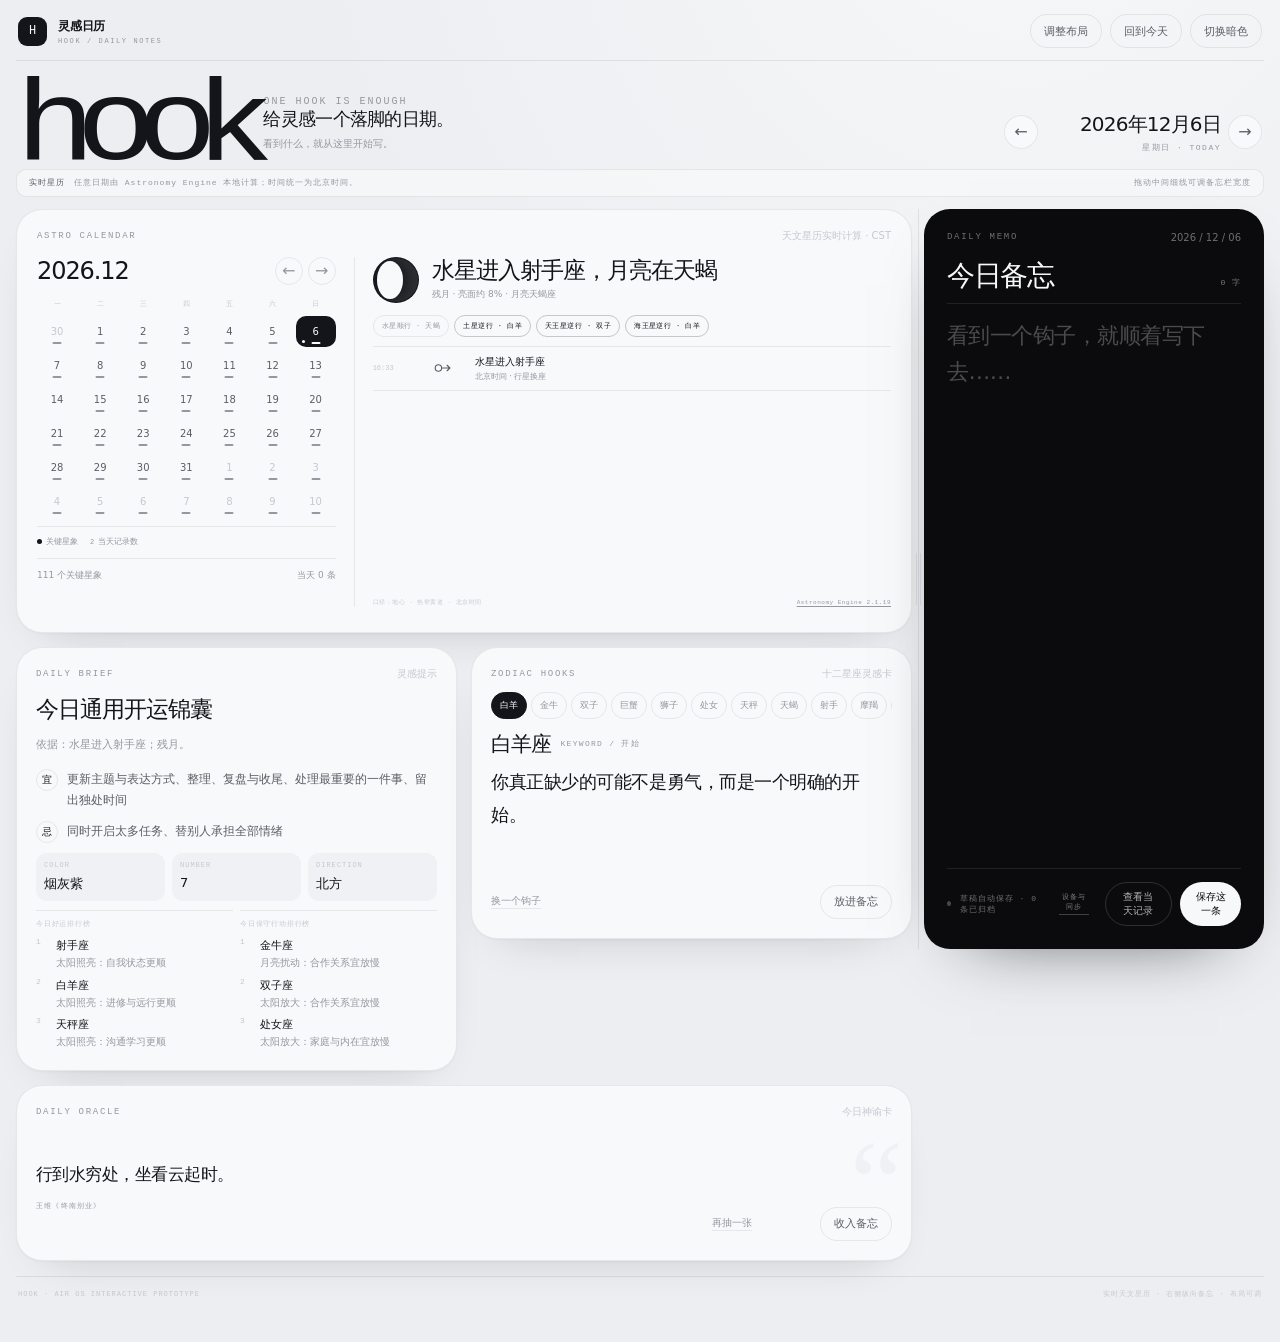
==== hook/index.html @ b26e835c "Add Hook astrology calendar PWA" ====
<!doctype html>
<html lang="zh-CN" data-air-os="1" data-theme="light">
<head>
  <meta charset="utf-8">
  <meta name="viewport" content="width=device-width, initial-scale=1, viewport-fit=cover">
  <meta name="color-scheme" content="light dark">
  <meta name="theme-color" content="#eceef1">
  <meta name="apple-mobile-web-app-capable" content="yes">
  <meta name="apple-mobile-web-app-status-bar-style" content="default">
  <meta name="apple-mobile-web-app-title" content="灵感日历">
  <link rel="manifest" href="manifest.webmanifest">
  <link rel="icon" href="icons/hook-mark.svg" type="image/svg+xml">
  <link rel="apple-touch-icon" href="icons/hook-180.png">
  <title>HOOK · 灵感日历</title>
  <style>
    :root {
      --font: "PingFang SC", "Microsoft YaHei", "Source Han Sans SC", system-ui, sans-serif;
      --mono: "SFMono-Regular", Consolas, "Liberation Mono", monospace;
      --ease: cubic-bezier(.22,.61,.36,1);
      --bg: #eceef1;
      --surface: #f8f9fa;
      --inset: #f0f1f4;
      --ink: #14151a;
      --ink-2: #5b5e66;
      --ink-3: #9498a1;
      --ink-4: #c4c8d0;
      --hair: rgba(20,21,26,.08);
      --core: #0b0b0d;
      --core-ink: #f7f8fa;
      --radius: 26px;
      --radius-sm: 15px;
      --shadow: 0 1px 2px rgba(20,21,26,.03), 0 20px 48px -34px rgba(20,21,26,.3);
    }

    [data-theme="dark"] {
      --bg: #0a0a0c;
      --surface: #141519;
      --inset: #1b1c21;
      --ink: #f3f4f6;
      --ink-2: #a9adb6;
      --ink-3: #6f737c;
      --ink-4: #3d4048;
      --hair: rgba(255,255,255,.08);
      --core: #f7f8fa;
      --core-ink: #0b0b0d;
      --shadow: 0 1px 2px rgba(0,0,0,.4), 0 20px 48px -30px rgba(0,0,0,.75);
    }

    *, *::before, *::after { box-sizing: border-box; }
    html { min-width: 320px; background: var(--bg); scroll-behavior: smooth; }
    body {
      min-width: 320px;
      min-height: 100vh;
      margin: 0;
      overflow-x: hidden;
      color: var(--ink);
      background:
        radial-gradient(circle at 80% -10%, color-mix(in srgb, var(--surface) 86%, transparent), transparent 40%),
        var(--bg);
      font-family: var(--font);
      -webkit-font-smoothing: antialiased;
      transition: color .45s var(--ease), background .45s var(--ease);
    }
    button, textarea { font: inherit; color: inherit; }
    button { cursor: pointer; }
    :focus-visible { outline: 2px solid currentColor; outline-offset: 3px; }
    .sr-only { position: absolute !important; width: 1px; height: 1px; padding: 0; margin: -1px; overflow: hidden; clip: rect(0,0,0,0); white-space: nowrap; border: 0; }

    .shell {
      width: min(calc(100% - 32px), 1480px);
      margin: 0 auto;
      padding: max(14px, env(safe-area-inset-top)) 0 max(42px, env(safe-area-inset-bottom));
    }

    .topbar {
      min-height: 44px;
      display: flex;
      align-items: center;
      justify-content: space-between;
      gap: 18px;
      padding: 0 2px 12px;
      border-bottom: 1px solid var(--hair);
    }
    .brand { display: flex; align-items: center; gap: 11px; min-width: 0; }
    .brand-mark {
      width: 29px;
      aspect-ratio: 1;
      display: grid;
      place-items: center;
      border-radius: 9px;
      color: var(--surface);
      background: var(--ink);
      font: 12px var(--mono);
    }
    .brand strong { display: block; font-size: 12px; font-weight: 600; letter-spacing: -.02em; }
    .brand small { display: block; margin-top: 2px; color: var(--ink-3); font: 7px var(--mono); letter-spacing: 1.6px; }
    .top-actions { display: flex; align-items: center; gap: 8px; }
    .quiet-button, .icon-button, .primary-button, .ghost-core, .chip {
      border: 1px solid var(--hair);
      background: transparent;
      transition: transform .18s var(--ease), background .22s var(--ease), color .22s var(--ease), border-color .22s var(--ease);
    }
    .quiet-button { min-height: 34px; padding: 7px 13px; border-radius: 999px; color: var(--ink-2); font-size: 11px; }
    .quiet-button:hover, .icon-button:hover, .chip:hover { background: var(--inset); transform: translateY(-1px); }
    .quiet-button:active, .icon-button:active, .primary-button:active, .ghost-core:active { transform: scale(.97); }

    .hero {
      min-height: 104px;
      display: grid;
      grid-template-columns: minmax(0, 1fr) auto;
      align-items: end;
      gap: 28px;
      padding: 18px 2px 16px;
    }
    .hero-lockup { min-width: 0; display: flex; align-items: flex-end; gap: 22px; }
    .wordmark {
      margin: 0 22px -7px 0;
      font-family: Arial, Helvetica, sans-serif;
      font-size: clamp(70px, 9vw, 132px);
      font-weight: 400;
      line-height: .7;
      letter-spacing: -.105em;
      transform: scaleX(1.17);
      transform-origin: left bottom;
    }
    .hero-copy { min-width: 160px; padding-bottom: 2px; }
    .eyebrow { margin: 0 0 7px; color: var(--ink-3); font: 8px/1 var(--mono); letter-spacing: 2px; text-transform: uppercase; }
    .hero-copy h1 { margin: 0; font-size: 18px; font-weight: 450; letter-spacing: -.04em; }
    .hero-copy p { margin: 6px 0 0; color: var(--ink-3); font-size: 10px; }
    .date-control { display: flex; align-items: center; gap: 7px; }
    .icon-button { width: 34px; height: 34px; padding: 0; border-radius: 50%; color: var(--ink-2); background: var(--surface); }
    .date-readout { min-width: 176px; text-align: right; }
    .date-readout strong { display: block; font-size: 20px; font-weight: 380; letter-spacing: -.04em; font-variant-numeric: tabular-nums; }
    .date-readout span { display: block; margin-top: 4px; color: var(--ink-3); font: 8px var(--mono); letter-spacing: 1.5px; }

    .demo-strip {
      display: flex;
      align-items: center;
      justify-content: space-between;
      gap: 16px;
      margin-bottom: 12px;
      padding: 7px 12px;
      border: 1px solid var(--hair);
      border-radius: 10px;
      color: var(--ink-3);
      background: color-mix(in srgb, var(--surface) 68%, transparent);
      font: 8px/1.5 var(--mono);
      letter-spacing: 1px;
    }
    .demo-strip b { color: var(--ink-2); font-weight: 550; }

    .grid { display: grid; grid-template-columns: repeat(12, minmax(0, 1fr)); gap: 14px; }
    .panel {
      min-width: 0;
      padding: 19px;
      border: 1px solid var(--hair);
      border-radius: var(--radius);
      background: var(--surface);
      box-shadow: var(--shadow);
    }
    .panel-head { display: flex; align-items: center; justify-content: space-between; gap: 12px; margin-bottom: 14px; }
    .panel-head span { color: var(--ink-3); font: 9px var(--mono); letter-spacing: 1.7px; text-transform: uppercase; }
    .panel-head small { color: var(--ink-4); font-size: 10px; }

    .calendar-panel { grid-column: span 4; min-height: 332px; }
    .month-nav { display: flex; align-items: center; justify-content: space-between; gap: 8px; margin-bottom: 11px; }
    .month-nav strong { font-size: 24px; font-weight: 380; letter-spacing: -.045em; font-variant-numeric: tabular-nums; }
    .month-actions { display: flex; gap: 5px; }
    .month-actions button { width: 28px; height: 28px; border: 1px solid var(--hair); border-radius: 50%; color: var(--ink-3); background: transparent; }
    .weekdays, .calendar-grid { display: grid; grid-template-columns: repeat(7, 1fr); gap: 3px; }
    .weekdays { margin-bottom: 4px; }
    .weekdays span { padding: 3px 0; color: var(--ink-4); text-align: center; font: 7px var(--mono); }
    .day {
      position: relative;
      min-width: 0;
      height: 31px;
      display: grid;
      place-items: center;
      border: 0;
      border-radius: 10px;
      color: var(--ink-2);
      background: transparent;
      font-size: 10px;
      font-variant-numeric: tabular-nums;
    }
    .day.outside { color: var(--ink-4); }
    .day:hover { background: var(--inset); }
    .day.today::after { content: ""; position: absolute; bottom: 4px; width: 3px; height: 3px; border-radius: 50%; background: var(--ink-3); }
    .day.has-note::before { content: attr(data-count); position: absolute; top: 2px; right: 3px; color: var(--ink-3); font: 6px var(--mono); }
    .day.selected { color: var(--surface); background: var(--ink); }
    .day.selected.today::after { background: var(--surface); }
    .calendar-foot { display: flex; justify-content: space-between; gap: 12px; margin-top: 11px; padding-top: 10px; border-top: 1px solid var(--hair); color: var(--ink-3); font-size: 9px; }

    .memo-panel {
      grid-column: span 8;
      min-height: 332px;
      display: grid;
      grid-template-rows: auto 1fr auto;
      color: var(--core-ink);
      background: var(--core);
      border-color: transparent;
      box-shadow: 0 28px 70px -46px rgba(0,0,0,.75);
    }
    .memo-panel .panel-head span, .memo-panel .panel-head small { color: color-mix(in srgb, var(--core-ink) 42%, transparent); }
    .memo-headline { display: flex; align-items: baseline; justify-content: space-between; gap: 16px; margin-bottom: 8px; }
    .memo-headline h2 { margin: 0; font-size: 28px; font-weight: 350; letter-spacing: -.05em; }
    .memo-headline b { color: color-mix(in srgb, var(--core-ink) 46%, transparent); font: 8px var(--mono); letter-spacing: 1px; }
    .memo-editor {
      width: 100%;
      min-height: 154px;
      resize: none;
      padding: 14px 0;
      border: 0;
      border-top: 1px solid color-mix(in srgb, var(--core-ink) 9%, transparent);
      border-bottom: 1px solid color-mix(in srgb, var(--core-ink) 9%, transparent);
      outline: 0;
      color: var(--core-ink);
      background: transparent;
      font-size: clamp(17px, 1.7vw, 24px);
      font-weight: 330;
      line-height: 1.65;
      letter-spacing: -.025em;
      caret-color: var(--core-ink);
    }
    .memo-editor::placeholder { color: color-mix(in srgb, var(--core-ink) 27%, transparent); }
    .memo-editor:focus { border-top-color: color-mix(in srgb, var(--core-ink) 24%, transparent); }
    .memo-foot { display: flex; align-items: center; justify-content: space-between; gap: 16px; padding-top: 13px; }
    .save-state { color: color-mix(in srgb, var(--core-ink) 42%, transparent); font: 8px var(--mono); letter-spacing: 1px; }
    .memo-actions { display: flex; gap: 8px; }
    .ghost-core, .primary-button { min-height: 34px; padding: 7px 13px; border-radius: 999px; font-size: 10px; }
    .ghost-core { color: color-mix(in srgb, var(--core-ink) 70%, transparent); border-color: color-mix(in srgb, var(--core-ink) 15%, transparent); }
    .ghost-core:hover { border-color: color-mix(in srgb, var(--core-ink) 36%, transparent); }
    .primary-button { color: var(--core); background: var(--core-ink); border-color: transparent; }

    .brief-panel { grid-column: span 4; min-height: 246px; }
    .brief-lead { margin-bottom: 13px; }
    .brief-lead h3 { margin: 0 0 7px; font-size: 23px; font-weight: 420; line-height: 1.28; letter-spacing: -.045em; }
    .brief-lead p { margin: 0; color: var(--ink-3); font-size: 10px; line-height: 1.65; }
    .transit-list { display: grid; gap: 0; }
    .transit { display: grid; grid-template-columns: 38px minmax(0, 1fr); gap: 10px; padding: 8px 0; border-top: 1px solid var(--hair); }
    .transit time { color: var(--ink-4); font: 7px var(--mono); }
    .transit span { min-width: 0; color: var(--ink-2); font-size: 10px; overflow: hidden; text-overflow: ellipsis; white-space: nowrap; }
    .lucky-row { display: grid; grid-template-columns: repeat(3, 1fr); gap: 7px; margin-top: 10px; }
    .lucky-row div { padding: 8px; border-radius: 11px; background: var(--inset); }
    .lucky-row small { display: block; color: var(--ink-4); font: 7px var(--mono); letter-spacing: 1px; }
    .lucky-row b { display: block; margin-top: 6px; font-size: 13px; font-weight: 500; }

    .inspiration-panel { grid-column: span 5; min-height: 246px; display: grid; grid-template-rows: auto auto 1fr auto; }
    .signs { display: flex; gap: 4px; margin: -3px 0 11px; overflow-x: auto; scrollbar-width: none; }
    .signs::-webkit-scrollbar { display: none; }
    .chip { flex: 0 0 auto; min-width: 29px; height: 27px; padding: 0 8px; border-radius: 999px; color: var(--ink-3); font-size: 9px; }
    .chip.active { color: var(--surface); background: var(--ink); border-color: var(--ink); }
    .hook-meta { display: flex; align-items: center; gap: 9px; margin-bottom: 7px; }
    .hook-meta strong { font-size: 21px; font-weight: 420; letter-spacing: -.04em; }
    .hook-meta span { color: var(--ink-3); font: 8px var(--mono); letter-spacing: 1.3px; }
    .hook-copy { margin: 0; font-size: 18px; line-height: 1.85; letter-spacing: -.025em; }
    .card-actions { align-self: end; display: flex; align-items: center; justify-content: space-between; gap: 10px; padding-top: 12px; }
    .text-button { padding: 0; border: 0; border-bottom: 1px solid var(--hair); color: var(--ink-3); background: transparent; font-size: 10px; }
    .text-button:hover { color: var(--ink); }

    .oracle-panel {
      grid-column: span 3;
      min-height: 246px;
      display: grid;
      grid-template-rows: auto 1fr auto;
      overflow: hidden;
      position: relative;
    }
    .oracle-panel::after { content: "“"; position: absolute; right: 8px; top: 38px; color: var(--inset); font: 120px/1 Georgia, serif; pointer-events: none; }
    .oracle-copy { position: relative; z-index: 1; align-self: center; }
    .oracle-copy blockquote { margin: 0; font-size: 17px; line-height: 1.5; letter-spacing: -.03em; }
    .oracle-copy cite { display: block; margin-top: 13px; color: var(--ink-3); font: normal 7px var(--mono); letter-spacing: 1.2px; }
    .oracle-panel.reveal .oracle-copy { animation: cardReveal .42s var(--ease) both; }
    @keyframes cardReveal { from { opacity: 0; transform: translateY(6px); } }

    .page-foot { display: flex; justify-content: space-between; gap: 20px; margin-top: 15px; padding: 12px 2px 0; border-top: 1px solid var(--hair); color: var(--ink-4); font: 7px/1.6 var(--mono); letter-spacing: 1px; }

    .drawer-backdrop { position: fixed; inset: 0; z-index: 20; background: rgba(5,5,7,.32); opacity: 0; pointer-events: none; transition: opacity .25s var(--ease); }
    .drawer {
      position: fixed;
      z-index: 21;
      top: 12px;
      right: 12px;
      bottom: 12px;
      width: min(430px, calc(100% - 24px));
      display: grid;
      grid-template-rows: auto 1fr;
      padding: 23px;
      border: 1px solid var(--hair);
      border-radius: 24px;
      background: var(--surface);
      box-shadow: 0 34px 90px rgba(0,0,0,.28);
      opacity: 0;
      pointer-events: none;
      transform: none;
      transition: opacity .22s ease;
    }
    .drawer.open { opacity: 1; pointer-events: auto; transform: none; }
    .drawer-backdrop.open { opacity: 1; pointer-events: auto; }
    .drawer-head { display: flex; align-items: flex-start; justify-content: space-between; gap: 16px; padding-bottom: 16px; border-bottom: 1px solid var(--hair); }
    .drawer-head h2 { margin: 0; font-size: 24px; font-weight: 420; letter-spacing: -.045em; }
    .drawer-head p { margin: 5px 0 0; color: var(--ink-3); font-size: 9px; }
    .close-button { width: 34px; height: 34px; border: 1px solid var(--hair); border-radius: 50%; background: transparent; }
    .archive { overflow-y: auto; padding-top: 6px; }
    .archive-empty { margin: 28px 0; color: var(--ink-3); font-size: 12px; }
    .archive-item { padding: 16px 0; border-bottom: 1px solid var(--hair); }
    .archive-item time { color: var(--ink-4); font: 7px var(--mono); letter-spacing: 1px; }
    .archive-item p { margin: 8px 0 0; color: var(--ink-2); font-size: 13px; line-height: 1.7; white-space: pre-wrap; }

    .toast {
      position: fixed;
      z-index: 30;
      left: 50%;
      bottom: max(24px, env(safe-area-inset-bottom));
      padding: 9px 14px;
      border-radius: 999px;
      color: var(--surface);
      background: var(--ink);
      box-shadow: 0 14px 38px rgba(0,0,0,.22);
      font-size: 10px;
      opacity: 0;
      pointer-events: none;
      transform: translate(-50%, 8px);
      transition: opacity .2s ease, transform .24s var(--ease);
    }
    .toast.show { opacity: 1; transform: translate(-50%, 0); }

    @media (max-width: 1080px) {
      .shell { width: min(calc(100% - 24px), 1480px); }
      .panel { padding: 17px; }
      .wordmark { font-size: 78px; }
      .calendar-panel { grid-column: span 5; }
      .memo-panel { grid-column: span 7; }
      .brief-panel { grid-column: span 4; }
      .inspiration-panel { grid-column: span 5; }
      .oracle-panel { grid-column: span 3; }
    }

    @media (max-width: 880px) {
      .hero { grid-template-columns: 1fr; align-items: start; gap: 18px; }
      .date-control { justify-content: flex-end; }
      .calendar-panel, .memo-panel { grid-column: 1 / -1; }
      .brief-panel, .inspiration-panel { grid-column: span 6; }
      .oracle-panel { grid-column: 1 / -1; min-height: 210px; }
    }

    @media (max-width: 620px) {
      .shell { width: min(calc(100% - 18px), 1480px); }
      .topbar { align-items: flex-start; }
      .top-actions .quiet-button:first-child { display: none; }
      .hero-lockup { display: block; }
      .wordmark { width: max-content; max-width: 100%; margin: 0 0 14px; font-size: 68px; }
      .hero-copy { padding-left: 2px; }
      .date-control { justify-content: space-between; }
      .date-readout { flex: 1; text-align: center; }
      .demo-strip { align-items: flex-start; flex-direction: column; gap: 3px; }
      .grid { grid-template-columns: 1fr; }
      .panel { grid-column: 1 / -1; border-radius: 22px; }
      .memo-panel { min-height: 400px; }
      .memo-foot { align-items: flex-start; flex-direction: column; }
      .memo-actions { width: 100%; }
      .memo-actions button { flex: 1; }
      .lucky-row { gap: 5px; }
      .page-foot { flex-direction: column; }
    }

    @media (prefers-reduced-motion: reduce) {
      html { scroll-behavior: auto; }
      *, *::before, *::after { animation-duration: .01ms !important; animation-iteration-count: 1 !important; }
      .drawer, .toast, .quiet-button, .icon-button, .chip { transition-duration: .01ms !important; }
    }

    @media print {
      :root, [data-theme="dark"] { --bg: #fff; --surface: #fff; --ink: #111; --ink-2: #333; --ink-3: #666; --ink-4: #888; --hair: rgba(0,0,0,.14); --core: #111; --core-ink: #fff; }
      body { background: #fff; }
      .shell { width: 100%; padding: 0; }
      .top-actions, .date-control button, .demo-strip, .card-actions, .memo-actions, .drawer, .drawer-backdrop, .toast { display: none !important; }
      .panel { box-shadow: none; break-inside: avoid; }
    }
  </style>
  <style>
    /* V2 · 星象日历与 iPad 右侧备忘栏 */
    .top-actions { flex-wrap: wrap; justify-content: flex-end; }
    #layout-reset { display: none; }
    body.layout-edit #layout-reset { display: inline-flex; }

    .dashboard {
      --memo-w: 38vw;
      display: grid;
      grid-template-columns: minmax(0, 1fr) 12px minmax(340px, var(--memo-w));
      align-items: start;
      gap: 0;
    }
    .left-stack { min-width: 0; display: grid; gap: 14px; }
    .support-grid { min-width: 0; display: grid; grid-template-columns: repeat(12, minmax(0, 1fr)); gap: 14px; }
    .support-grid .brief-panel { grid-column: span 6; }
    .support-grid .inspiration-panel { grid-column: span 6; }
    .support-grid .oracle-panel { grid-column: 1 / -1; }
    .support-grid .widget.full { grid-column: 1 / -1; }

    .widget { position: relative; min-width: 0; overflow: auto; }
    .widget-controls { display: none; align-items: center; gap: 4px; }
    body.layout-edit .widget-controls { display: flex; }
    body.layout-edit .widget { outline: 1px dashed color-mix(in srgb, var(--ink) 20%, transparent); outline-offset: -5px; }
    .widget-controls button {
      min-width: 24px;
      height: 24px;
      padding: 0 6px;
      border: 1px solid var(--hair);
      border-radius: 8px;
      color: var(--ink-3);
      background: transparent;
      font: 9px var(--mono);
    }
    .widget-controls button:hover { color: var(--ink); background: var(--inset); }
    .panel-meta { display: flex; align-items: center; gap: 8px; }

    .splitter {
      position: sticky;
      top: 12px;
      height: min(740px, calc(100vh - 24px));
      display: grid;
      place-items: center;
      cursor: col-resize;
      touch-action: none;
      user-select: none;
    }
    .splitter::before { content: ""; width: 1px; height: 100%; background: var(--hair); transition: width .2s var(--ease), background .2s var(--ease); }
    .splitter::after { content: ""; position: absolute; width: 5px; height: 52px; border-left: 1px solid var(--ink-4); border-right: 1px solid var(--ink-4); opacity: .45; }
    .splitter:hover::before, body.layout-edit .splitter::before { width: 2px; background: var(--ink-3); }

    .astro-panel { height: var(--astro-h, 424px); padding: 19px 20px; }
    .astro-layout { min-width: 0; height: calc(100% - 34px); display: grid; grid-template-columns: minmax(252px, .76fr) minmax(0, 1.24fr); gap: 18px; }
    .calendar-zone { min-width: 0; padding-right: 18px; border-right: 1px solid var(--hair); }
    .sky-zone { min-width: 0; display: grid; grid-template-rows: auto auto minmax(0, 1fr) auto; }
    .sky-overview { display: grid; grid-template-columns: auto minmax(0, 1fr); gap: 13px; align-items: center; }
    .moon-disc {
      width: 46px;
      aspect-ratio: 1;
      position: relative;
      overflow: hidden;
      border: 1px solid var(--hair);
      border-radius: 50%;
      background: var(--ink);
      box-shadow: inset -10px 0 18px rgba(255,255,255,.12);
    }
    .moon-disc::after { content: ""; position: absolute; inset: 3px 15px 3px 3px; border-radius: 50%; background: var(--surface); }
    .sky-title h2 { margin: 0; font-size: 23px; font-weight: 410; line-height: 1.1; letter-spacing: -.045em; }
    .sky-title p { margin: 5px 0 0; color: var(--ink-3); font-size: 9px; line-height: 1.5; }
    .motion-row { display: flex; gap: 5px; margin: 12px 0 9px; overflow-x: auto; scrollbar-width: none; }
    .motion-row::-webkit-scrollbar { display: none; }
    .motion-tag { flex: 0 0 auto; padding: 5px 8px; border: 1px solid var(--hair); border-radius: 999px; color: var(--ink-3); font: 7px var(--mono); letter-spacing: .45px; }
    .motion-tag.retro { color: var(--ink); border-color: color-mix(in srgb, var(--ink) 22%, transparent); }
    .astro-events { min-height: 0; overflow-y: auto; border-top: 1px solid var(--hair); }
    .astro-event { display: grid; grid-template-columns: 44px 30px minmax(0, 1fr); column-gap: 14px; align-items: center; padding: 8px 0; border-bottom: 1px solid var(--hair); }
    .astro-event time { color: var(--ink-4); font: 7px var(--mono); }
    .astro-mark { width: 24px; height: 24px; display: grid; place-items: center; color: var(--ink-2); }
    .astro-mark svg { width: 22px; height: 22px; display: block; fill: none; stroke: currentColor; stroke-width: 1.25; stroke-linecap: round; stroke-linejoin: round; }
    .astro-event strong { display: block; font-size: 10px; font-weight: 520; }
    .astro-event small { display: block; margin-top: 2px; color: var(--ink-3); font-size: 8px; line-height: 1.4; }
    .astro-empty { margin: 18px 0; color: var(--ink-3); font-size: 10px; line-height: 1.7; }
    .source-line { display: flex; align-items: center; justify-content: space-between; gap: 12px; padding-top: 8px; color: var(--ink-4); font: 6px var(--mono); letter-spacing: .5px; }
    .source-line a { color: var(--ink-3); text-decoration: underline; text-underline-offset: 2px; }
    .calendar-legend { display: flex; gap: 12px; margin-top: 9px; padding-top: 9px; border-top: 1px solid var(--hair); color: var(--ink-3); font-size: 8px; }
    .calendar-legend i { display: inline-block; width: 5px; height: 5px; margin-right: 4px; border-radius: 50%; background: var(--ink); }
    .calendar-legend b { margin-right: 4px; font: 7px var(--mono); }
    .day { overflow: hidden; }
    .event-marker { position: absolute; bottom: 3px; left: 50%; width: 9px; height: 2px; border-radius: 2px; background: var(--ink-3); transform: translateX(-50%); }
    .day.selected .event-marker { background: var(--surface); }
    .day.today::after { left: 6px; bottom: 4px; }

    .memo-panel {
      grid-column: auto;
      position: sticky;
      top: 12px;
      height: var(--memo-h, min(740px, calc(100vh - 24px)));
      min-height: 590px;
      max-height: calc(100vh - 24px);
      padding: 22px;
    }
    .memo-panel > div { min-height: 0; display: grid; grid-template-rows: auto minmax(0, 1fr); }
    .memo-editor { height: 100%; min-height: 390px; }
    .memo-panel .widget-controls button { color: color-mix(in srgb, var(--core-ink) 48%, transparent); border-color: color-mix(in srgb, var(--core-ink) 14%, transparent); }
    .memo-panel .widget-controls button:hover { color: var(--core-ink); background: color-mix(in srgb, var(--core-ink) 8%, transparent); }
    .memo-tools { display: flex; align-items: center; gap: 9px; }
    .sync-button { padding: 0 0 2px; border: 0; border-bottom: 1px solid color-mix(in srgb, var(--core-ink) 22%, transparent); color: color-mix(in srgb, var(--core-ink) 48%, transparent); background: transparent; font: 7px var(--mono); letter-spacing: .8px; }
    .sync-button:hover { color: var(--core-ink); }
    .sync-dot { width: 5px; height: 5px; border-radius: 50%; background: color-mix(in srgb, var(--core-ink) 26%, transparent); }
    .sync-dot.online { background: var(--core-ink); }

    .device-panel { overflow-y: auto; padding-top: 6px; }
    .settings-section { padding: 18px 0; border-bottom: 1px solid var(--hair); }
    .settings-section:last-child { border-bottom: 0; }
    .settings-label { margin: 0 0 7px; color: var(--ink-4); font: 7px var(--mono); letter-spacing: 1.6px; text-transform: uppercase; }
    .settings-section h3 { margin: 0; font-size: 17px; font-weight: 450; letter-spacing: -.035em; }
    .settings-section p { margin: 8px 0 0; color: var(--ink-3); font-size: 10px; line-height: 1.7; }
    .settings-status { display: flex; align-items: center; gap: 9px; margin-top: 13px; color: var(--ink-2); font-size: 10px; }
    .settings-status i { width: 6px; height: 6px; border-radius: 50%; background: var(--ink-4); }
    .settings-status.connected i { background: var(--ink); }
    .settings-form { display: grid; gap: 8px; margin-top: 14px; }
    .settings-form input { width: 100%; min-height: 40px; padding: 9px 12px; border: 1px solid var(--hair); border-radius: 12px; color: var(--ink); background: var(--inset); font-size: 11px; outline: 0; }
    .settings-form input:focus { border-color: color-mix(in srgb, var(--ink) 28%, transparent); }
    .settings-actions { display: flex; flex-wrap: wrap; gap: 8px; margin-top: 12px; }
    .settings-actions button { min-height: 35px; padding: 8px 13px; border: 1px solid var(--hair); border-radius: 999px; color: var(--ink-2); background: transparent; font-size: 10px; }
    .settings-actions button.primary { color: var(--surface); border-color: var(--ink); background: var(--ink); }
    .settings-actions button:disabled { cursor: not-allowed; opacity: .38; }
    .install-steps { display: grid; gap: 9px; margin: 13px 0 0; padding: 0; list-style: none; counter-reset: install-step; }
    .install-steps li { display: grid; grid-template-columns: 20px minmax(0, 1fr); gap: 9px; color: var(--ink-2); font-size: 10px; line-height: 1.6; counter-increment: install-step; }
    .install-steps li::before { content: counter(install-step); width: 18px; height: 18px; display: grid; place-items: center; border: 1px solid var(--hair); border-radius: 50%; color: var(--ink-3); font: 7px var(--mono); }
    .brief-basis { margin: -1px 0 14px; color: var(--ink-3); font-size: 11px; line-height: 1.7; }
    .advice-grid { display: grid; gap: 9px; }
    .advice-line { display: grid; grid-template-columns: 22px minmax(0, 1fr); gap: 9px; align-items: start; }
    .advice-line b { width: 22px; height: 22px; display: grid; place-items: center; border: 1px solid var(--hair); border-radius: 50%; font-size: 10px; font-weight: 520; }
    .advice-line p { margin: 0; color: var(--ink-2); font-size: 12px; line-height: 1.8; }
    .ranking-grid { display: grid; grid-template-columns: 1fr 1fr; gap: 7px; margin-top: 9px; }
    .ranking-card { min-width: 0; padding-top: 8px; border-top: 1px solid var(--hair); }
    .ranking-card > small { display: block; color: var(--ink-4); font: 7px var(--mono); letter-spacing: .8px; }
    .ranking-list { display: grid; gap: 6px; margin: 8px 0 0; padding: 0; list-style: none; counter-reset: rank; }
    .ranking-list li { display: grid; grid-template-columns: 15px minmax(0, 1fr); gap: 5px; color: var(--ink-2); font-size: 10px; line-height: 1.55; counter-increment: rank; }
    .ranking-list li::before { content: counter(rank); color: var(--ink-4); font: 8px var(--mono); }
    .ranking-list strong { display: block; color: var(--ink); font-size: 11px; font-weight: 550; }
    .ranking-list span { display: block; margin-top: 1px; color: var(--ink-3); }

    .brief-panel { height: var(--brief-h, 424px); }
    .inspiration-panel { height: var(--hook-h, 292px); }
    .oracle-panel { height: var(--oracle-h, 176px); min-height: 160px; grid-template-columns: minmax(0, 1fr) auto; grid-template-rows: auto 1fr; column-gap: 24px; }
    .oracle-panel .panel-head { grid-column: 1 / -1; }
    .oracle-panel .oracle-copy { max-width: 760px; }
    .oracle-panel .card-actions { align-self: end; min-width: 180px; }

    @media (max-width: 1100px) {
      .dashboard { --memo-w: 38vw; grid-template-columns: minmax(0, 1fr) 10px minmax(340px, var(--memo-w)); }
      .astro-panel { padding: 17px; }
      .astro-layout { grid-template-columns: minmax(238px, .78fr) minmax(0, 1.22fr); gap: 14px; }
      .calendar-zone { padding-right: 14px; }
      .memo-panel { padding: 18px; }
      .support-grid { grid-template-columns: 1fr; }
      .support-grid .brief-panel, .support-grid .inspiration-panel { grid-column: 1 / -1; }
    }

    @media (max-width: 900px) {
      .dashboard { display: grid; grid-template-columns: minmax(0, 1fr); gap: 14px; }
      .splitter { display: none; }
      .memo-panel { position: relative; top: auto; width: 100%; height: 640px; min-height: 520px; max-height: none; order: -1; }
      .astro-layout { grid-template-columns: minmax(250px, .8fr) minmax(0, 1.2fr); }
    }

    @media (max-width: 680px) {
      .astro-panel { height: auto !important; min-height: 760px; }
      .astro-layout { height: auto; grid-template-columns: 1fr; }
      .calendar-zone { padding: 0 0 16px; border-right: 0; border-bottom: 1px solid var(--hair); }
      .sky-zone { min-height: 340px; }
      .support-grid { grid-template-columns: 1fr; }
      .support-grid .widget { grid-column: 1 / -1; height: auto !important; min-height: 250px; }
      .support-grid .oracle-panel { min-height: 210px; grid-template-columns: 1fr; grid-template-rows: auto 1fr auto; }
      .oracle-panel .panel-head { grid-column: auto; }
      .memo-panel { height: 610px; }
      .astro-event { grid-template-columns: 40px 28px minmax(0, 1fr); column-gap: 12px; }
    }

    @media print {
      .splitter, .widget-controls, #layout-toggle, #layout-reset { display: none !important; }
      .dashboard { display: block; }
      .memo-panel { position: relative; height: auto; min-height: 500px; margin-top: 14px; }
      .widget { height: auto !important; overflow: visible; }
    }
  </style>
</head>
<body>
  <main class="shell" id="top">
    <header class="topbar">
      <div class="brand" aria-label="HOOK 灵感日历">
        <span class="brand-mark" aria-hidden="true">H</span>
        <span><strong>灵感日历</strong><small>HOOK / DAILY NOTES</small></span>
      </div>
      <div class="top-actions">
        <button class="quiet-button" id="layout-toggle" type="button" aria-pressed="false">调整布局</button>
        <button class="quiet-button" id="layout-reset" type="button">恢复默认</button>
        <button class="quiet-button" id="today-button" type="button">回到今天</button>
        <button class="quiet-button" id="theme-toggle" type="button" aria-pressed="false">切换暗色</button>
      </div>
    </header>

    <section class="hero" aria-labelledby="page-title">
      <div class="hero-lockup">
        <p class="wordmark" aria-hidden="true">hook</p>
        <div class="hero-copy">
          <p class="eyebrow">One hook is enough</p>
          <h1 id="page-title">给灵感一个落脚的日期。</h1>
          <p>看到什么，就从这里开始写。</p>
        </div>
      </div>
      <div class="date-control" aria-label="切换日期">
        <button class="icon-button" id="previous-day" type="button" aria-label="前一天">←</button>
        <div class="date-readout" aria-live="polite">
          <strong id="date-title"></strong>
          <span id="date-subtitle"></span>
        </div>
        <button class="icon-button" id="next-day" type="button" aria-label="后一天">→</button>
      </div>
    </section>

    <div class="demo-strip" role="note">
      <span><b>实时星历</b>　任意日期由 Astronomy Engine 本地计算；时间统一为北京时间。</span>
      <span>拖动中间细线可调备忘栏宽度</span>
    </div>

    <section class="dashboard" id="dashboard" aria-label="灵感工作台">
      <div class="left-stack">
        <article class="panel astro-panel widget" id="astro-widget" data-widget="astro">
          <header class="panel-head">
            <span>Astro calendar</span>
            <div class="panel-meta">
              <small>天文星历实时计算 · CST</small>
              <div class="widget-controls" aria-label="调整星象日历高度">
                <button type="button" data-height="astro" data-delta="-40" aria-label="缩小星象日历">−</button>
                <button type="button" data-height="astro" data-delta="40" aria-label="放大星象日历">＋</button>
              </div>
            </div>
          </header>
          <div class="astro-layout">
            <section class="calendar-zone" aria-label="月份日期">
              <div class="month-nav">
                <strong id="month-title"></strong>
                <div class="month-actions">
                  <button id="previous-month" type="button" aria-label="上个月">←</button>
                  <button id="next-month" type="button" aria-label="下个月">→</button>
                </div>
              </div>
              <div class="weekdays" aria-hidden="true"><span>一</span><span>二</span><span>三</span><span>四</span><span>五</span><span>六</span><span>日</span></div>
              <div class="calendar-grid" id="calendar" aria-label="星象日期选择"></div>
              <div class="calendar-legend"><span><i></i>关键星象</span><span><b>2</b>当天记录数</span></div>
              <footer class="calendar-foot"><span id="month-event-count">0 个关键星象</span><span id="selected-note-count">当天 0 条</span></footer>
            </section>
            <section class="sky-zone" aria-label="当天星象">
              <div class="sky-overview">
                <div class="moon-disc" aria-hidden="true"></div>
                <div class="sky-title"><h2 id="astro-day-title"></h2><p id="astro-phase"></p></div>
              </div>
              <div class="motion-row" id="motion-row" aria-label="行星顺逆行状态"></div>
              <div class="astro-events" id="astro-events"></div>
              <footer class="source-line">
                <span>口径：地心 · 热带黄道 · 北京时间</span>
                <span><a href="https://github.com/cosinekitty/astronomy" target="_blank" rel="noreferrer">Astronomy Engine 2.1.19</a></span>
              </footer>
            </section>
          </div>
        </article>

        <div class="support-grid">
          <article class="panel brief-panel widget" id="brief-widget" data-widget="brief">
            <header class="panel-head">
              <span>Daily brief</span>
              <div class="panel-meta"><small>灵感提示</small><div class="widget-controls"><button type="button" data-height="brief" data-delta="-32">−</button><button type="button" data-height="brief" data-delta="32">＋</button><button type="button" data-span="brief" aria-label="切换简报宽度">↔</button></div></div>
            </header>
            <div class="brief-lead"><h3 id="brief-title">今日通用开运锦囊</h3></div>
            <p class="brief-basis" id="brief-basis"></p>
            <div class="advice-grid">
              <div class="advice-line"><b>宜</b><p id="brief-yi"></p></div>
              <div class="advice-line"><b>忌</b><p id="brief-ji"></p></div>
            </div>
            <div class="lucky-row">
              <div><small>COLOR</small><b id="lucky-color"></b></div>
              <div><small>NUMBER</small><b id="lucky-number"></b></div>
              <div><small>DIRECTION</small><b id="lucky-direction"></b></div>
            </div>
            <div class="ranking-grid">
              <div class="ranking-card"><small>今日好运排行榜</small><ol class="ranking-list" id="lucky-ranking"></ol></div>
              <div class="ranking-card"><small>今日保守行动排行榜</small><ol class="ranking-list" id="cautious-ranking"></ol></div>
            </div>
          </article>

          <article class="panel inspiration-panel widget" id="hook-widget" data-widget="hook">
            <header class="panel-head">
              <span>Zodiac hooks</span>
              <div class="panel-meta"><small>十二星座灵感卡</small><div class="widget-controls"><button type="button" data-height="hook" data-delta="-32">−</button><button type="button" data-height="hook" data-delta="32">＋</button><button type="button" data-span="hook" aria-label="切换灵感卡宽度">↔</button></div></div>
            </header>
            <div class="signs" id="signs" aria-label="选择星座"></div>
            <div><div class="hook-meta"><strong id="hook-sign"></strong><span id="hook-keyword"></span></div><p class="hook-copy" id="hook-copy"></p></div>
            <footer class="card-actions"><button class="text-button" id="shuffle-hook" type="button">换一个钩子</button><button class="quiet-button" id="use-hook" type="button">放进备忘</button></footer>
          </article>

          <article class="panel oracle-panel widget" id="oracle-panel" data-widget="oracle">
            <header class="panel-head">
              <span>Daily oracle</span>
              <div class="panel-meta"><small>今日神谕卡</small><div class="widget-controls"><button type="button" data-height="oracle" data-delta="-24">−</button><button type="button" data-height="oracle" data-delta="24">＋</button><button type="button" data-span="oracle" aria-label="切换神谕卡宽度">↔</button></div></div>
            </header>
            <div class="oracle-copy" id="oracle-copy"><blockquote id="quote-text"></blockquote><cite id="quote-source"></cite></div>
            <footer class="card-actions"><button class="text-button" id="shuffle-quote" type="button">再抽一张</button><button class="quiet-button" id="use-quote" type="button">收入备忘</button></footer>
          </article>
        </div>
      </div>

      <div class="splitter" id="memo-splitter" role="separator" aria-orientation="vertical" aria-label="拖动调整备忘栏宽度" tabindex="0"></div>

      <article class="panel memo-panel widget" id="memo-widget" data-widget="memo">
        <header class="panel-head">
          <span>Daily memo</span>
          <div class="panel-meta"><small id="memo-date-label"></small><div class="widget-controls"><button type="button" data-height="memo" data-delta="-40">−</button><button type="button" data-height="memo" data-delta="40">＋</button></div></div>
        </header>
        <div>
          <div class="memo-headline"><h2>今日备忘</h2><b id="word-count">0 字</b></div>
          <textarea class="memo-editor" id="memo-editor" aria-label="今日备忘录" placeholder="看到一个钩子，就顺着写下去……"></textarea>
        </div>
        <footer class="memo-foot">
          <div class="memo-tools"><i class="sync-dot" id="sync-dot" aria-hidden="true"></i><span class="save-state" id="save-state">草稿自动保存</span><button class="sync-button" id="open-device" type="button">设备与同步</button></div>
          <div class="memo-actions"><button class="ghost-core" id="open-archive" type="button">查看当天记录</button><button class="primary-button" id="save-note" type="button">保存这一条</button></div>
        </footer>
      </article>
    </section>

    <footer class="page-foot">
      <span>HOOK · AIR OS INTERACTIVE PROTOTYPE</span>
      <span>实时天文星历 · 右侧纵向备忘 · 布局可调</span>
    </footer>
  </main>

  <div class="drawer-backdrop" id="drawer-backdrop"></div>
  <aside class="drawer" id="archive-drawer" aria-hidden="true" aria-labelledby="archive-title">
    <header class="drawer-head">
      <div><h2 id="archive-title">当天记录</h2><p id="archive-subtitle"></p></div>
      <button class="close-button" id="close-archive" type="button" aria-label="关闭记录抽屉">×</button>
    </header>
    <div class="archive" id="archive-list"></div>
  </aside>
  <aside class="drawer" id="device-drawer" aria-hidden="true" aria-labelledby="device-title">
    <header class="drawer-head">
      <div><h2 id="device-title">设备与同步</h2><p>先在本机保存；联网后再与个人云端合并。</p></div>
      <button class="close-button" id="close-device" type="button" aria-label="关闭设备与同步">×</button>
    </header>
    <div class="device-panel">
      <section class="settings-section">
        <p class="settings-label">Cloud notes</p>
        <h3>备忘录云端同步</h3>
        <p id="cloud-description">当前仍以本机为准。连接个人账户后，每个日期的草稿与归档记录会在设备之间同步。</p>
        <div class="settings-status" id="cloud-status"><i aria-hidden="true"></i><span>仅保存在本机</span></div>
        <form class="settings-form" id="cloud-login-form">
          <label class="sr-only" for="cloud-email">同步账户邮箱</label>
          <input id="cloud-email" name="email" type="email" autocomplete="email" placeholder="输入用于同步的邮箱" required>
          <div class="settings-actions"><button class="primary" id="send-login-link" type="submit">发送登录链接</button><button id="sync-now" type="button">立即同步</button><button id="cloud-sign-out" type="button">断开云端</button></div>
        </form>
      </section>
      <section class="settings-section">
        <p class="settings-label">iPad PWA</p>
        <h3>安装到主屏幕</h3>
        <p id="install-description">部署到 HTTPS 地址后，可像普通应用一样从 iPad 主屏幕打开；无网时仍能写备忘和查看已经缓存的页面。</p>
        <ol class="install-steps"><li>用 iPad 的 Safari 打开部署地址。</li><li>点浏览器的“共享”，选择“添加到主屏幕”。</li><li>以后直接从“灵感日历”图标进入。</li></ol>
        <div class="settings-actions"><button class="primary" id="install-pwa" type="button">安装这个应用</button></div>
      </section>
    </div>
  </aside>
  <div class="toast" id="toast" role="status" aria-live="polite"></div>

  <script src="vendor/astronomy.browser.min.js"></script>
  <script src="astro-engine.js"></script>
  <script src="cloud-config.js"></script>
  <script>
    const root = document.documentElement;
    const STORAGE_KEY = 'hook-air-os-prototype-v1';
    const THEME_KEY = 'hook-air-os-theme';
    const CLOUD_SESSION_KEY = 'hook-cloud-session-v1';
    const cloudConfig = window.HOOK_CLOUD_CONFIG || {};
    const cloudReady = /^https:\/\//.test(cloudConfig.supabaseUrl || '') && Boolean(cloudConfig.supabasePublishableKey);
    const reduceMotion = matchMedia('(prefers-reduced-motion: reduce)').matches;

    const signs = [
      { name: '白羊座', short: '白羊', keyword: '开始', hooks: ['先别等所有条件成熟，今天只完成第一个动作。', '你真正缺少的可能不是勇气，而是一个明确的开始。', '有些答案不会想出来，只会在行动之后出现。'] },
      { name: '金牛座', short: '金牛', keyword: '价值', hooks: ['别急着拥有更多，先看看什么已经足够。', '稳定不是停在原地，而是知道什么值得长期投入。', '今天适合重新给时间和注意力定价。'] },
      { name: '双子座', short: '双子', keyword: '连接', hooks: ['一句没说完的话，可能正等着你换一种方式表达。', '信息很多的时候，真正重要的是你准备追问哪一个问题。', '今天的出口，可能藏在一次轻松的闲聊里。'] },
      { name: '巨蟹座', short: '巨蟹', keyword: '安放', hooks: ['你想保护的，也许不是某个人，而是自己熟悉的感觉。', '先照顾好情绪，再决定要不要回应。', '有些安全感不是别人给的，是你允许自己慢下来。'] },
      { name: '狮子座', short: '狮子', keyword: '表达', hooks: ['不要缩小自己，只为了让某个空间显得舒服。', '真正的自信，不需要每一次都被看见。', '今天适合把那个你一直不好意思承认的愿望说出来。'] },
      { name: '处女座', short: '处女', keyword: '整理', hooks: ['不是所有细节都要修好，先处理最影响呼吸的那一个。', '你以为自己在追求完美，也可能只是在延迟交付。', '今天删掉一件多余的事，比增加计划更有效。'] },
      { name: '天秤座', short: '天秤', keyword: '选择', hooks: ['迟迟没有决定，本身也在替你做决定。', '关系里的平衡，不是每个人都拿到一样多。', '今天先问自己想要什么，再考虑怎样让所有人满意。'] },
      { name: '天蝎座', short: '天蝎', keyword: '转化', hooks: ['真正需要结束的，可能不是关系，而是你对它的某种期待。', '有些沉默不是退让，而是在重新掌握自己的力量。', '今天适合直视那个你一直绕开的真实动机。'] },
      { name: '射手座', short: '射手', keyword: '远方', hooks: ['你想去的地方，也许先需要一种新的理解方式。', '自由不是没有承诺，而是选择自己愿意承担的方向。', '今天让一个陌生观点进入你的世界。'] },
      { name: '摩羯座', short: '摩羯', keyword: '建造', hooks: ['真正可靠的进展，往往看起来并不激动人心。', '别只问什么时候成功，也问这条路是否值得长期走。', '今天完成一个小结构，未来会因此轻松很多。'] },
      { name: '水瓶座', short: '水瓶', keyword: '更新', hooks: ['你不是非要融入，也可以重新定义这个群体。', '一个旧规则开始让你窒息时，也许正是更新它的时候。', '今天最有价值的想法，可能来自一次不合群。'] },
      { name: '双鱼座', short: '双鱼', keyword: '感受', hooks: ['不是所有感受都需要解释，但它们都值得被听见。', '边界不会毁掉温柔，它让温柔可以持续。', '今天让想象力工作，但别忘了给它一个现实出口。'] }
    ];

    const briefPool = [
      { title: '先听见，再回应。', summary: '今天的线索更适合被感受，而不是立刻归类。留一点空白，灵感会自己补上后半句。' },
      { title: '从一个小动作开始。', summary: '不需要完整计划。先做最容易落地的那一步，后面的表达会在行动里自然出现。' },
      { title: '旧话题需要新说法。', summary: '同一件事反复出现，不一定要继续解释；换一个角度，也许就能找到新的入口。' },
      { title: '把注意力收回来。', summary: '今天最有力量的选择，是停止回应无关紧要的噪声，把时间还给真正想写的东西。' },
      { title: '允许答案晚一点出现。', summary: '不确定并不代表没有方向。有些内容需要先放在心里发酵，才会长出准确的语言。' }
    ];

    const LAYOUT_KEY = 'hook-air-os-layout-v2';
    const defaultLayout = { memoWidth: 460, memoHeight: 740, astroHeight: 424, briefHeight: 424, hookHeight: 292, oracleHeight: 176, full: { brief: false, hook: false, oracle: true } };

    const colors = ['象牙白', '雾霾蓝', '松石绿', '琥珀金', '石榴红', '烟灰紫', '苔藓绿', '午夜蓝', '杏仁色', '珊瑚橙'];
    const directions = ['东方', '东南', '南方', '西南', '西方', '西北', '北方', '东北'];
    const quotes = [
      { text: '知者不惑，仁者不忧，勇者不惧。', source: '《论语·子罕》' },
      { text: '往者不可谏，来者犹可追。', source: '《论语·微子》' },
      { text: '胜人者有力，自胜者强。', source: '《道德经》' },
      { text: '知足不辱，知止不殆，可以长久。', source: '《道德经》' },
      { text: '行到水穷处，坐看云起时。', source: '王维《终南别业》' },
      { text: '山重水复疑无路，柳暗花明又一村。', source: '陆游《游山西村》' },
      { text: '纸上得来终觉浅，绝知此事要躬行。', source: '陆游《冬夜读书示子聿》' },
      { text: '不畏浮云遮望眼，自缘身在最高层。', source: '王安石《登飞来峰》' },
      { text: '千淘万漉虽辛苦，吹尽狂沙始到金。', source: '刘禹锡《浪淘沙》' },
      { text: '沉舟侧畔千帆过，病树前头万木春。', source: '刘禹锡《酬乐天扬州初逢席上见赠》' },
      { text: '不识庐山真面目，只缘身在此山中。', source: '苏轼《题西林壁》' },
      { text: '回首向来萧瑟处，归去，也无风雨也无晴。', source: '苏轼《定风波》' }
    ];

    let store = loadStore();
    let selectedDate = todayInBeijing();
    let visibleMonth = new Date(selectedDate.getFullYear(), selectedDate.getMonth(), 1);
    let selectedSign = 0;
    let hookOffset = 0;
    let quoteOffset = 0;
    let draftTimer = 0;
    let cloudTimer = 0;
    let toastTimer = 0;
    let layout = loadLayout();
    let cloudSession = loadCloudSession();
    let deferredInstallPrompt = null;

    const el = id => document.getElementById(id);
    const editor = el('memo-editor');

    function loadStore() {
      try {
        const parsed = JSON.parse(localStorage.getItem(STORAGE_KEY) || '{}');
        return { drafts: parsed.drafts || {}, notes: parsed.notes || {}, updatedAt: parsed.updatedAt || {} };
      } catch { return { drafts: {}, notes: {}, updatedAt: {} }; }
    }

    function loadCloudSession() {
      try { return JSON.parse(localStorage.getItem(CLOUD_SESSION_KEY) || 'null'); }
      catch { return null; }
    }

    function loadLayout() {
      try {
        const saved = JSON.parse(localStorage.getItem(LAYOUT_KEY) || '{}');
        return {
          ...defaultLayout,
          ...saved,
          full: { ...defaultLayout.full, ...(saved.full || {}) }
        };
      } catch { return structuredClone(defaultLayout); }
    }

    function persistLayout() {
      try { localStorage.setItem(LAYOUT_KEY, JSON.stringify(layout)); } catch {}
    }

    function applyLayout() {
      const dashboard = el('dashboard');
      const maxMemo = Math.max(340, window.innerWidth * .56);
      layout.memoWidth = Math.max(340, Math.min(maxMemo, layout.memoWidth));
      dashboard.style.setProperty('--memo-w', `${layout.memoWidth}px`);
      el('astro-widget').style.setProperty('--astro-h', `${layout.astroHeight}px`);
      el('brief-widget').style.setProperty('--brief-h', `${layout.briefHeight}px`);
      el('hook-widget').style.setProperty('--hook-h', `${layout.hookHeight}px`);
      el('oracle-panel').style.setProperty('--oracle-h', `${layout.oracleHeight}px`);
      el('memo-widget').style.setProperty('--memo-h', `${layout.memoHeight}px`);
      for (const name of ['brief', 'hook', 'oracle']) {
        const id = name === 'oracle' ? 'oracle-panel' : `${name}-widget`;
        el(id).classList.toggle('full', Boolean(layout.full[name]));
      }
    }

    function persistStore() {
      try { localStorage.setItem(STORAGE_KEY, JSON.stringify(store)); return true; }
      catch { showToast('当前浏览器无法继续保存'); return false; }
    }

    function persistCloudSession() {
      try {
        if (cloudSession) localStorage.setItem(CLOUD_SESSION_KEY, JSON.stringify(cloudSession));
        else localStorage.removeItem(CLOUD_SESSION_KEY);
      } catch {}
      updateCloudUi();
    }

    function decodeJwt(token) {
      try {
        const payload = token.split('.')[1].replace(/-/g, '+').replace(/_/g, '/');
        return JSON.parse(decodeURIComponent(atob(payload).split('').map(char => `%${char.charCodeAt(0).toString(16).padStart(2, '0')}`).join('')));
      } catch { return {}; }
    }

    function captureCloudSessionFromUrl() {
      if (!location.hash.includes('access_token=')) return false;
      const params = new URLSearchParams(location.hash.slice(1));
      const accessToken = params.get('access_token');
      const refreshToken = params.get('refresh_token');
      if (!accessToken || !refreshToken) return false;
      const claims = decodeJwt(accessToken);
      cloudSession = {
        access_token: accessToken,
        refresh_token: refreshToken,
        expires_at: Number(params.get('expires_at')) || Math.floor(Date.now() / 1000) + Number(params.get('expires_in') || 3600),
        user: { id: claims.sub, email: claims.email || '' }
      };
      persistCloudSession();
      history.replaceState(null, '', `${location.pathname}${location.search}`);
      return true;
    }

    function cloudHeaders(token = cloudSession?.access_token) {
      return {
        apikey: cloudConfig.supabasePublishableKey,
        Authorization: `Bearer ${token || cloudConfig.supabasePublishableKey}`,
        'Content-Type': 'application/json'
      };
    }

    async function refreshCloudSession() {
      if (!cloudReady || !cloudSession?.refresh_token) return null;
      if (cloudSession.expires_at && cloudSession.expires_at * 1000 > Date.now() + 90000) return cloudSession;
      const response = await fetch(`${cloudConfig.supabaseUrl}/auth/v1/token?grant_type=refresh_token`, {
        method: 'POST',
        headers: cloudHeaders(cloudConfig.supabasePublishableKey),
        body: JSON.stringify({ refresh_token: cloudSession.refresh_token })
      });
      if (!response.ok) {
        cloudSession = null;
        persistCloudSession();
        throw new Error('云端登录已经失效，请重新连接');
      }
      const data = await response.json();
      const claims = decodeJwt(data.access_token);
      cloudSession = {
        access_token: data.access_token,
        refresh_token: data.refresh_token,
        expires_at: Math.floor(Date.now() / 1000) + Number(data.expires_in || 3600),
        user: data.user || { id: claims.sub, email: claims.email || '' }
      };
      persistCloudSession();
      return cloudSession;
    }

    async function sendMagicLink(email) {
      if (!cloudReady) throw new Error('云端项目尚未配置');
      const redirectTo = `${location.origin}${location.pathname}`;
      const response = await fetch(`${cloudConfig.supabaseUrl}/auth/v1/otp?redirect_to=${encodeURIComponent(redirectTo)}`, {
        method: 'POST',
        headers: cloudHeaders(cloudConfig.supabasePublishableKey),
        body: JSON.stringify({ email, create_user: true })
      });
      if (!response.ok) {
        const detail = await response.json().catch(() => ({}));
        throw new Error(detail.msg || detail.message || '登录链接发送失败');
      }
    }

    function localRecord(key) {
      return {
        user_id: cloudSession.user?.id || decodeJwt(cloudSession.access_token).sub,
        note_date: key,
        draft: store.drafts[key] || '',
        entries: store.notes[key] || [],
        updated_at: store.updatedAt[key] || new Date(0).toISOString()
      };
    }

    async function upsertRemote(records) {
      if (!records.length) return;
      const response = await fetch(`${cloudConfig.supabaseUrl}/rest/v1/hook_daily_notes?on_conflict=user_id,note_date`, {
        method: 'POST',
        headers: { ...cloudHeaders(), Prefer: 'resolution=merge-duplicates,return=minimal' },
        body: JSON.stringify(records)
      });
      if (!response.ok) throw new Error('云端写入失败');
    }

    async function syncAll({ silent = false } = {}) {
      if (!cloudReady || !cloudSession || !navigator.onLine) {
        updateCloudUi();
        if (!silent && !navigator.onLine) showToast('当前离线，内容已保存在本机');
        return false;
      }
      setCloudStatus('syncing');
      try {
        await refreshCloudSession();
        const response = await fetch(`${cloudConfig.supabaseUrl}/rest/v1/hook_daily_notes?select=note_date,draft,entries,updated_at&order=updated_at.asc`, { headers: cloudHeaders() });
        if (!response.ok) throw new Error('云端读取失败');
        const remoteRows = await response.json();
        const remoteByDate = new Map(remoteRows.map(row => [row.note_date, row]));
        const localKeys = new Set([...Object.keys(store.drafts), ...Object.keys(store.notes), ...Object.keys(store.updatedAt)]);
        const pushKeys = [];

        for (const row of remoteRows) {
          const localTime = Date.parse(store.updatedAt[row.note_date] || 0);
          const remoteTime = Date.parse(row.updated_at || 0);
          if (!localKeys.has(row.note_date) || remoteTime > localTime) {
            store.drafts[row.note_date] = row.draft || '';
            store.notes[row.note_date] = Array.isArray(row.entries) ? row.entries : [];
            store.updatedAt[row.note_date] = row.updated_at;
          } else if (localTime > remoteTime) pushKeys.push(row.note_date);
        }

        for (const key of localKeys) if (!remoteByDate.has(key)) pushKeys.push(key);
        await upsertRemote([...new Set(pushKeys)].map(localRecord));
        persistStore();
        renderAll();
        setCloudStatus('synced');
        if (!silent) showToast('云端与本机已经同步');
        return true;
      } catch (error) {
        setCloudStatus('error');
        if (!silent) showToast(error.message || '同步暂时失败');
        return false;
      }
    }

    function queueCloudSync() {
      clearTimeout(cloudTimer);
      if (!cloudReady || !cloudSession) return updateCloudUi();
      setCloudStatus(navigator.onLine ? 'pending' : 'offline');
      cloudTimer = setTimeout(() => syncAll({ silent: true }), 900);
    }

    function setCloudStatus(state) {
      const label = {
        local: cloudReady ? '云端可连接' : '云端待配置',
        pending: '等待同步',
        syncing: '正在同步',
        synced: '已与云端同步',
        offline: '离线 · 已保存在本机',
        error: '同步暂时失败'
      }[state] || state;
      const status = el('cloud-status');
      status.querySelector('span').textContent = label;
      status.classList.toggle('connected', Boolean(cloudSession));
      el('sync-dot').classList.toggle('online', state === 'synced' || state === 'syncing');
      el('sync-dot').title = label;
    }

    function updateCloudUi() {
      const connected = Boolean(cloudReady && cloudSession);
      el('cloud-login-form').classList.toggle('connected', connected);
      el('cloud-email').disabled = connected || !cloudReady;
      el('send-login-link').disabled = connected || !cloudReady;
      el('sync-now').disabled = !connected || !navigator.onLine;
      el('cloud-sign-out').disabled = !connected;
      el('cloud-description').textContent = !cloudReady
        ? '同步结构已经准备好。部署时填入个人 Supabase 项目的 Project URL 与 Publishable Key 后即可连接；管理员密钥不会进入网页。'
        : connected
          ? `${cloudSession.user?.email || '个人账户'} 已连接。采用最后修改时间合并，每次输入仍先保存在本机。`
          : '输入邮箱后会收到一次性登录链接。登录后，每个日期的草稿与归档记录会在设备之间同步。';
      setCloudStatus(connected ? (navigator.onLine ? 'pending' : 'offline') : 'local');
    }

    function startOfDay(date) { return new Date(date.getFullYear(), date.getMonth(), date.getDate()); }
    function todayInBeijing() {
      const parts = new Intl.DateTimeFormat('en-CA', { timeZone: 'Asia/Shanghai', year: 'numeric', month: '2-digit', day: '2-digit' }).formatToParts(new Date());
      const values = Object.fromEntries(parts.filter(part => part.type !== 'literal').map(part => [part.type, Number(part.value)]));
      return new Date(values.year, values.month - 1, values.day);
    }
    function dateKey(date) {
      return `${date.getFullYear()}-${String(date.getMonth() + 1).padStart(2, '0')}-${String(date.getDate()).padStart(2, '0')}`;
    }
    function sameDay(a, b) { return dateKey(a) === dateKey(b); }
    function addDays(date, amount) { const next = new Date(date); next.setDate(next.getDate() + amount); return startOfDay(next); }
    function hash(text) { let value = 2166136261; for (const char of text) { value ^= char.charCodeAt(0); value = Math.imul(value, 16777619); } return value >>> 0; }
    function formatDate(date) { return `${date.getFullYear()}年${date.getMonth() + 1}月${date.getDate()}日`; }
    function weekday(date) { return `星期${'日一二三四五六'[date.getDay()]}`; }
    function noteCount(key) { return (store.notes[key] || []).length; }
    function getAstro(key) {
      try { return window.HookAstro.calculateDay(key); }
      catch (error) { console.error('星历计算失败', error); return null; }
    }

    function renderAll() {
      const key = dateKey(selectedDate);
      el('date-title').textContent = formatDate(selectedDate);
      el('date-subtitle').textContent = `${weekday(selectedDate)} · ${sameDay(selectedDate, todayInBeijing()) ? 'TODAY' : key}`;
      el('memo-date-label').textContent = key.replaceAll('-', ' / ');
      editor.value = store.drafts[key] || '';
      updateWordCount();
      updateSaveState();
      renderCalendar();
      renderAstro();
      renderBrief();
      renderSigns();
      renderHook();
      renderQuote();
      renderArchive();
    }

    function renderCalendar() {
      const year = visibleMonth.getFullYear();
      const month = visibleMonth.getMonth();
      el('month-title').textContent = `${year}.${String(month + 1).padStart(2, '0')}`;
      const first = new Date(year, month, 1);
      const mondayOffset = (first.getDay() + 6) % 7;
      const start = addDays(first, -mondayOffset);
      let eventTotal = 0;
      const days = [];
      for (let index = 0; index < 42; index++) {
        const date = addDays(start, index);
        const key = dateKey(date);
        const count = noteCount(key);
        const astro = getAstro(key);
        const eventCount = astro?.events.length || 0;
        if (date.getMonth() === month) eventTotal += eventCount;
        const classes = ['day'];
        if (date.getMonth() !== month) classes.push('outside');
        if (sameDay(date, todayInBeijing())) classes.push('today');
        if (sameDay(date, selectedDate)) classes.push('selected');
        if (count) classes.push('has-note');
        days.push(`<button class="${classes.join(' ')}" type="button" data-date="${key}" data-count="${count || ''}" aria-label="${formatDate(date)}，${eventCount} 个关键星象，${count} 条记录">${date.getDate()}${eventCount ? '<i class="event-marker" aria-hidden="true"></i>' : ''}</button>`);
      }
      el('calendar').innerHTML = days.join('');
      el('month-event-count').textContent = `${eventTotal} 个关键星象`;
      const count = noteCount(dateKey(selectedDate));
      el('selected-note-count').textContent = `当天 ${count} 条`;
    }

    function retrogradeStatuses(astro) {
      if (!astro) return ['星历计算暂时不可用'];
      const retrograde = astro.statuses.filter(status => status.retrograde).map(status => `${status.name}逆行 · ${status.sign.replace('座', '')}`);
      const mercury = astro.statuses.find(status => status.body === 'Mercury');
      if (mercury && !mercury.retrograde) retrograde.unshift(`水星顺行 · ${mercury.sign.replace('座', '')}`);
      return retrograde.length ? retrograde : ['主要行星均顺行'];
    }

    function astroIcon(event) {
      const ingress = event.kind === 'ingress';
      const station = event.kind === 'station';
      const phase = event.kind === 'phase';
      if (ingress) return '<span class="astro-mark" aria-hidden="true"><svg viewBox="0 0 24 24"><circle cx="7" cy="12" r="3.5"/><path d="M11.5 12h8M16.5 9l3 3-3 3"/></svg></span>';
      if (station) return '<span class="astro-mark" aria-hidden="true"><svg viewBox="0 0 24 24"><path d="M7 7.5a7 7 0 1 1-1.5 7.6"/><path d="M4 11l1.5 4.1 3.9-1.8"/></svg></span>';
      if (phase) return '<span class="astro-mark" aria-hidden="true"><svg viewBox="0 0 24 24"><circle cx="12" cy="12" r="7"/><path d="M12 5c3.2 2.1 3.2 11.9 0 14"/></svg></span>';
      return '<span class="astro-mark" aria-hidden="true"><svg viewBox="0 0 24 24"><circle cx="6.5" cy="12" r="3"/><circle cx="17.5" cy="12" r="3"/><path d="M9.5 12h5"/></svg></span>';
    }

    function renderAstro() {
      const key = dateKey(selectedDate);
      const astro = getAstro(key);
      const events = astro?.events || [];
      el('astro-day-title').textContent = astro?.title || `${selectedDate.getMonth() + 1} 月 ${selectedDate.getDate()} 日星象`;
      el('astro-phase').textContent = astro ? `${astro.phase.name} · 亮面约 ${astro.phase.illumination}% · 月亮${astro.phase.moonSign}` : '星历计算暂时不可用';
      el('motion-row').innerHTML = retrogradeStatuses(astro).map(text => `<span class="motion-tag${text.includes('逆行') ? ' retro' : ''}">${text}</span>`).join('');
      el('astro-events').innerHTML = events.length
        ? events.map(event => `<div class="astro-event"><time>${event.time}</time>${astroIcon(event)}<div><strong>${event.title}</strong><small>${event.meta}</small></div></div>`).join('')
        : '<p class="astro-empty">当天没有精确到日内的换座、留逆留顺、季度月相或主要相位；上方仍显示实时月相和行星顺逆行状态。</p>';
    }

    function renderBrief() {
      const astro = getAstro(dateKey(selectedDate));
      if (!astro) return;
      const advice = astro.recommendations;
      el('brief-title').textContent = '今日通用开运锦囊';
      el('brief-basis').textContent = astro.events.length ? `依据：${astro.events.slice(0, 2).map(item => item.title).join('、')}；${astro.phase.name}。` : `依据：${astro.phase.name}，月亮${astro.phase.moonSign}。`;
      el('brief-yi').textContent = advice.yi.join('、');
      el('brief-ji').textContent = advice.ji.join('、');
      el('lucky-color').textContent = advice.color;
      el('lucky-number').textContent = advice.number;
      el('lucky-direction').textContent = advice.direction;
      const renderRanking = details => details.map(item => `<li><div><strong>${item.name}</strong><span>${item.reason}</span></div></li>`).join('');
      el('lucky-ranking').innerHTML = renderRanking(advice.rankings.luckyDetails);
      el('cautious-ranking').innerHTML = renderRanking(advice.rankings.cautiousDetails);
    }

    function renderSigns() {
      el('signs').innerHTML = signs.map((sign, index) => `<button class="chip${index === selectedSign ? ' active' : ''}" type="button" data-sign="${index}" aria-pressed="${index === selectedSign}">${sign.short}</button>`).join('');
    }

    function currentHook() {
      const sign = signs[selectedSign];
      const index = (hash(dateKey(selectedDate) + selectedSign) + hookOffset) % sign.hooks.length;
      return { sign, text: sign.hooks[index] };
    }

    function renderHook() {
      const current = currentHook();
      el('hook-sign').textContent = current.sign.name;
      el('hook-keyword').textContent = `KEYWORD / ${current.sign.keyword}`;
      el('hook-copy').textContent = current.text;
    }

    function currentQuote() {
      const index = (hash(dateKey(selectedDate) + 'oracle') + quoteOffset) % quotes.length;
      return quotes[index];
    }

    function renderQuote(animate = false) {
      const quote = currentQuote();
      el('quote-text').textContent = quote.text;
      el('quote-source').textContent = quote.source;
      if (animate && !reduceMotion) {
        el('oracle-panel').classList.remove('reveal');
        requestAnimationFrame(() => el('oracle-panel').classList.add('reveal'));
      }
    }

    function updateWordCount() { el('word-count').textContent = `${editor.value.replace(/\s/g, '').length} 字`; }
    function updateSaveState(message = '草稿自动保存') { el('save-state').textContent = `${message} · ${noteCount(dateKey(selectedDate))} 条已归档`; }

    function appendToDraft(text) {
      const current = editor.value.trimEnd();
      editor.value = current ? `${current}\n\n${text}` : text;
      saveDraft('已加入草稿');
      editor.focus();
    }

    function saveDraft(message = '草稿已保存') {
      const key = dateKey(selectedDate);
      const changed = (store.drafts[key] || '') !== editor.value;
      store.drafts[key] = editor.value;
      if (changed) store.updatedAt[key] = new Date().toISOString();
      persistStore();
      updateWordCount();
      updateSaveState(message);
      if (changed) queueCloudSync();
    }

    function saveNote() {
      const text = editor.value.trim();
      if (!text) { showToast('先写下一点内容'); editor.focus(); return; }
      const key = dateKey(selectedDate);
      store.notes[key] ||= [];
      store.notes[key].unshift({ id: `${Date.now()}-${Math.random().toString(16).slice(2)}`, text, createdAt: new Date().toISOString() });
      store.drafts[key] = '';
      store.updatedAt[key] = new Date().toISOString();
      editor.value = '';
      persistStore();
      updateWordCount();
      renderCalendar();
      renderArchive();
      updateSaveState('已保存为新记录');
      queueCloudSync();
      showToast('已经收入当天记录');
    }

    function renderArchive() {
      const key = dateKey(selectedDate);
      const notes = store.notes[key] || [];
      el('archive-subtitle').textContent = `${formatDate(selectedDate)} · ${notes.length} 条记录`;
      el('archive-list').innerHTML = notes.length
        ? notes.map(note => `<article class="archive-item"><time>${new Date(note.createdAt).toLocaleString('zh-CN', { hour12: false })}</time><p>${escapeHtml(note.text)}</p></article>`).join('')
        : '<p class="archive-empty">这一天还没有归档记录。草稿会自动保留。</p>';
    }

    function escapeHtml(text) {
      return text.replace(/[&<>'"]/g, char => ({ '&': '&amp;', '<': '&lt;', '>': '&gt;', "'": '&#39;', '"': '&quot;' }[char]));
    }

    function selectDate(date) {
      saveDraft();
      selectedDate = startOfDay(date);
      visibleMonth = new Date(selectedDate.getFullYear(), selectedDate.getMonth(), 1);
      hookOffset = 0;
      quoteOffset = 0;
      renderAll();
    }

    function openArchive() {
      renderArchive();
      closeDevice(false);
      el('archive-drawer').classList.add('open');
      el('drawer-backdrop').classList.add('open');
      el('archive-drawer').setAttribute('aria-hidden', 'false');
      el('close-archive').focus();
    }

    function closeArchive(returnFocus = true) {
      el('archive-drawer').classList.remove('open');
      el('archive-drawer').setAttribute('aria-hidden', 'true');
      if (!el('device-drawer').classList.contains('open')) el('drawer-backdrop').classList.remove('open');
      if (returnFocus) el('open-archive').focus();
    }

    function openDevice() {
      closeArchive(false);
      updateCloudUi();
      updateInstallUi();
      el('device-drawer').classList.add('open');
      el('drawer-backdrop').classList.add('open');
      el('device-drawer').setAttribute('aria-hidden', 'false');
      el('close-device').focus();
    }

    function closeDevice(returnFocus = true) {
      el('device-drawer').classList.remove('open');
      el('device-drawer').setAttribute('aria-hidden', 'true');
      if (!el('archive-drawer').classList.contains('open')) el('drawer-backdrop').classList.remove('open');
      if (returnFocus) el('open-device').focus();
    }

    function updateInstallUi() {
      const standalone = matchMedia('(display-mode: standalone)').matches || navigator.standalone === true;
      const secure = location.protocol === 'https:' || ['localhost', '127.0.0.1'].includes(location.hostname);
      el('install-pwa').disabled = standalone || (!secure && !deferredInstallPrompt);
      el('install-pwa').textContent = standalone ? '已经安装' : '安装这个应用';
      el('install-description').textContent = standalone
        ? '当前已经以独立应用模式运行。备忘录在离线时仍会先保存在本机。'
        : secure
          ? '在 iPad 上请使用浏览器的“共享 → 添加到主屏幕”。安装后会以独立窗口打开，无网时仍可继续写。'
          : 'PWA 必须先部署到 HTTPS 地址；直接双击本地 HTML 只能预览，不能安装到 iPad。';
    }

    async function installPwa() {
      if (deferredInstallPrompt) {
        deferredInstallPrompt.prompt();
        await deferredInstallPrompt.userChoice;
        deferredInstallPrompt = null;
        updateInstallUi();
        return;
      }
      if (/iPad|iPhone|iPod/.test(navigator.userAgent)) showToast('请点“共享”，再选“添加到主屏幕”');
      else showToast('请使用浏览器菜单中的“安装应用”');
    }

    function showToast(message) {
      clearTimeout(toastTimer);
      el('toast').textContent = message;
      el('toast').classList.add('show');
      toastTimer = setTimeout(() => el('toast').classList.remove('show'), 1800);
    }

    function setTheme(theme) {
      root.dataset.theme = theme;
      el('theme-toggle').setAttribute('aria-pressed', String(theme === 'dark'));
      el('theme-toggle').textContent = theme === 'dark' ? '切换浅色' : '切换暗色';
      document.querySelector('meta[name="theme-color"]').setAttribute('content', theme === 'dark' ? '#0a0a0c' : '#eceef1');
      try { localStorage.setItem(THEME_KEY, theme); } catch {}
    }

    editor.addEventListener('input', () => {
      updateWordCount();
      el('save-state').textContent = '正在保存草稿…';
      clearTimeout(draftTimer);
      draftTimer = setTimeout(() => saveDraft(), 320);
    });
    el('save-note').addEventListener('click', saveNote);
    el('open-archive').addEventListener('click', openArchive);
    el('close-archive').addEventListener('click', closeArchive);
    el('open-device').addEventListener('click', openDevice);
    el('close-device').addEventListener('click', closeDevice);
    el('drawer-backdrop').addEventListener('click', () => { closeArchive(false); closeDevice(false); });
    document.addEventListener('keydown', event => {
      if (event.key !== 'Escape') return;
      if (el('archive-drawer').classList.contains('open')) closeArchive();
      else if (el('device-drawer').classList.contains('open')) closeDevice();
    });

    el('cloud-login-form').addEventListener('submit', async event => {
      event.preventDefault();
      const email = el('cloud-email').value.trim();
      if (!email) return;
      el('send-login-link').disabled = true;
      try {
        await sendMagicLink(email);
        showToast('登录链接已经发到邮箱');
        el('cloud-description').textContent = '请在这台设备上打开邮件里的登录链接。返回后会自动开始第一次同步。';
      } catch (error) { showToast(error.message || '登录链接发送失败'); }
      finally { updateCloudUi(); }
    });
    el('sync-now').addEventListener('click', () => syncAll());
    el('cloud-sign-out').addEventListener('click', async () => {
      if (cloudSession?.access_token) {
        fetch(`${cloudConfig.supabaseUrl}/auth/v1/logout`, { method: 'POST', headers: cloudHeaders() }).catch(() => {});
      }
      cloudSession = null;
      persistCloudSession();
      showToast('已经断开云端，本机内容仍然保留');
    });
    el('install-pwa').addEventListener('click', installPwa);

    el('calendar').addEventListener('click', event => {
      const button = event.target.closest('[data-date]');
      if (!button) return;
      const [year, month, day] = button.dataset.date.split('-').map(Number);
      selectDate(new Date(year, month - 1, day));
    });
    el('previous-day').addEventListener('click', () => selectDate(addDays(selectedDate, -1)));
    el('next-day').addEventListener('click', () => selectDate(addDays(selectedDate, 1)));
    el('today-button').addEventListener('click', () => selectDate(todayInBeijing()));
    el('previous-month').addEventListener('click', () => { visibleMonth = new Date(visibleMonth.getFullYear(), visibleMonth.getMonth() - 1, 1); renderCalendar(); });
    el('next-month').addEventListener('click', () => { visibleMonth = new Date(visibleMonth.getFullYear(), visibleMonth.getMonth() + 1, 1); renderCalendar(); });

    el('signs').addEventListener('click', event => {
      const button = event.target.closest('[data-sign]');
      if (!button) return;
      selectedSign = Number(button.dataset.sign);
      hookOffset = 0;
      renderSigns();
      renderHook();
    });
    el('shuffle-hook').addEventListener('click', () => { hookOffset++; renderHook(); });
    el('use-hook').addEventListener('click', () => { const hook = currentHook(); appendToDraft(`【${hook.sign.name} · ${hook.sign.keyword}】\n${hook.text}`); showToast('灵感钩子已放进备忘'); });
    el('shuffle-quote').addEventListener('click', () => { quoteOffset++; renderQuote(true); });
    el('use-quote').addEventListener('click', () => { const quote = currentQuote(); appendToDraft(`“${quote.text}”\n——${quote.source}`); showToast('神谕卡已收入备忘'); });

    document.addEventListener('click', event => {
      const heightButton = event.target.closest('[data-height]');
      if (heightButton) {
        const target = heightButton.dataset.height;
        const delta = Number(heightButton.dataset.delta);
        const key = `${target}Height`;
        const minimums = { astro: 360, brief: 220, hook: 220, oracle: 150, memo: 520 };
        const maximums = { astro: 680, brief: 520, hook: 520, oracle: 420, memo: 980 };
        layout[key] = Math.max(minimums[target], Math.min(maximums[target], layout[key] + delta));
        applyLayout();
        persistLayout();
        return;
      }
      const spanButton = event.target.closest('[data-span]');
      if (spanButton) {
        const target = spanButton.dataset.span;
        layout.full[target] = !layout.full[target];
        applyLayout();
        persistLayout();
      }
    });

    el('layout-toggle').addEventListener('click', () => {
      const editing = document.body.classList.toggle('layout-edit');
      el('layout-toggle').setAttribute('aria-pressed', String(editing));
      el('layout-toggle').textContent = editing ? '完成调整' : '调整布局';
      if (editing) showToast('可调整各组件高度与宽度');
    });

    el('layout-reset').addEventListener('click', () => {
      layout = JSON.parse(JSON.stringify(defaultLayout));
      applyLayout();
      persistLayout();
      showToast('布局已恢复默认');
    });

    const splitter = el('memo-splitter');
    splitter.addEventListener('pointerdown', event => {
      const startX = event.clientX;
      const startWidth = layout.memoWidth;
      splitter.setPointerCapture(event.pointerId);
      const move = moveEvent => {
        layout.memoWidth = startWidth - (moveEvent.clientX - startX);
        applyLayout();
      };
      const finish = finishEvent => {
        splitter.releasePointerCapture(finishEvent.pointerId);
        splitter.removeEventListener('pointermove', move);
        splitter.removeEventListener('pointerup', finish);
        splitter.removeEventListener('pointercancel', finish);
        persistLayout();
      };
      splitter.addEventListener('pointermove', move);
      splitter.addEventListener('pointerup', finish);
      splitter.addEventListener('pointercancel', finish);
    });
    splitter.addEventListener('keydown', event => {
      if (!['ArrowLeft', 'ArrowRight'].includes(event.key)) return;
      event.preventDefault();
      layout.memoWidth += event.key === 'ArrowLeft' ? 24 : -24;
      applyLayout();
      persistLayout();
    });

    el('theme-toggle').addEventListener('click', () => setTheme(root.dataset.theme === 'dark' ? 'light' : 'dark'));
    try { if (localStorage.getItem(THEME_KEY) === 'dark') setTheme('dark'); } catch {}

    window.addEventListener('resize', applyLayout);
    window.addEventListener('beforeunload', () => saveDraft());
    window.addEventListener('online', () => { updateCloudUi(); syncAll({ silent: true }); });
    window.addEventListener('offline', updateCloudUi);
    window.addEventListener('beforeinstallprompt', event => {
      event.preventDefault();
      deferredInstallPrompt = event;
      updateInstallUi();
    });
    window.addEventListener('appinstalled', () => {
      deferredInstallPrompt = null;
      updateInstallUi();
      showToast('灵感日历已经安装');
    });
    document.addEventListener('visibilitychange', () => {
      if (document.visibilityState === 'visible' && cloudSession && navigator.onLine) syncAll({ silent: true });
    });

    const signedInFromLink = captureCloudSessionFromUrl();
    updateCloudUi();
    updateInstallUi();
    if ('serviceWorker' in navigator && ['http:', 'https:'].includes(location.protocol)) {
      navigator.serviceWorker.register('./sw.js').catch(() => {});
    }
    applyLayout();
    renderAll();
    if (signedInFromLink || (cloudSession && navigator.onLine)) syncAll({ silent: true });
    if (!reduceMotion) requestAnimationFrame(() => el('oracle-panel').classList.add('reveal'));
  </script>
</body>
</html>
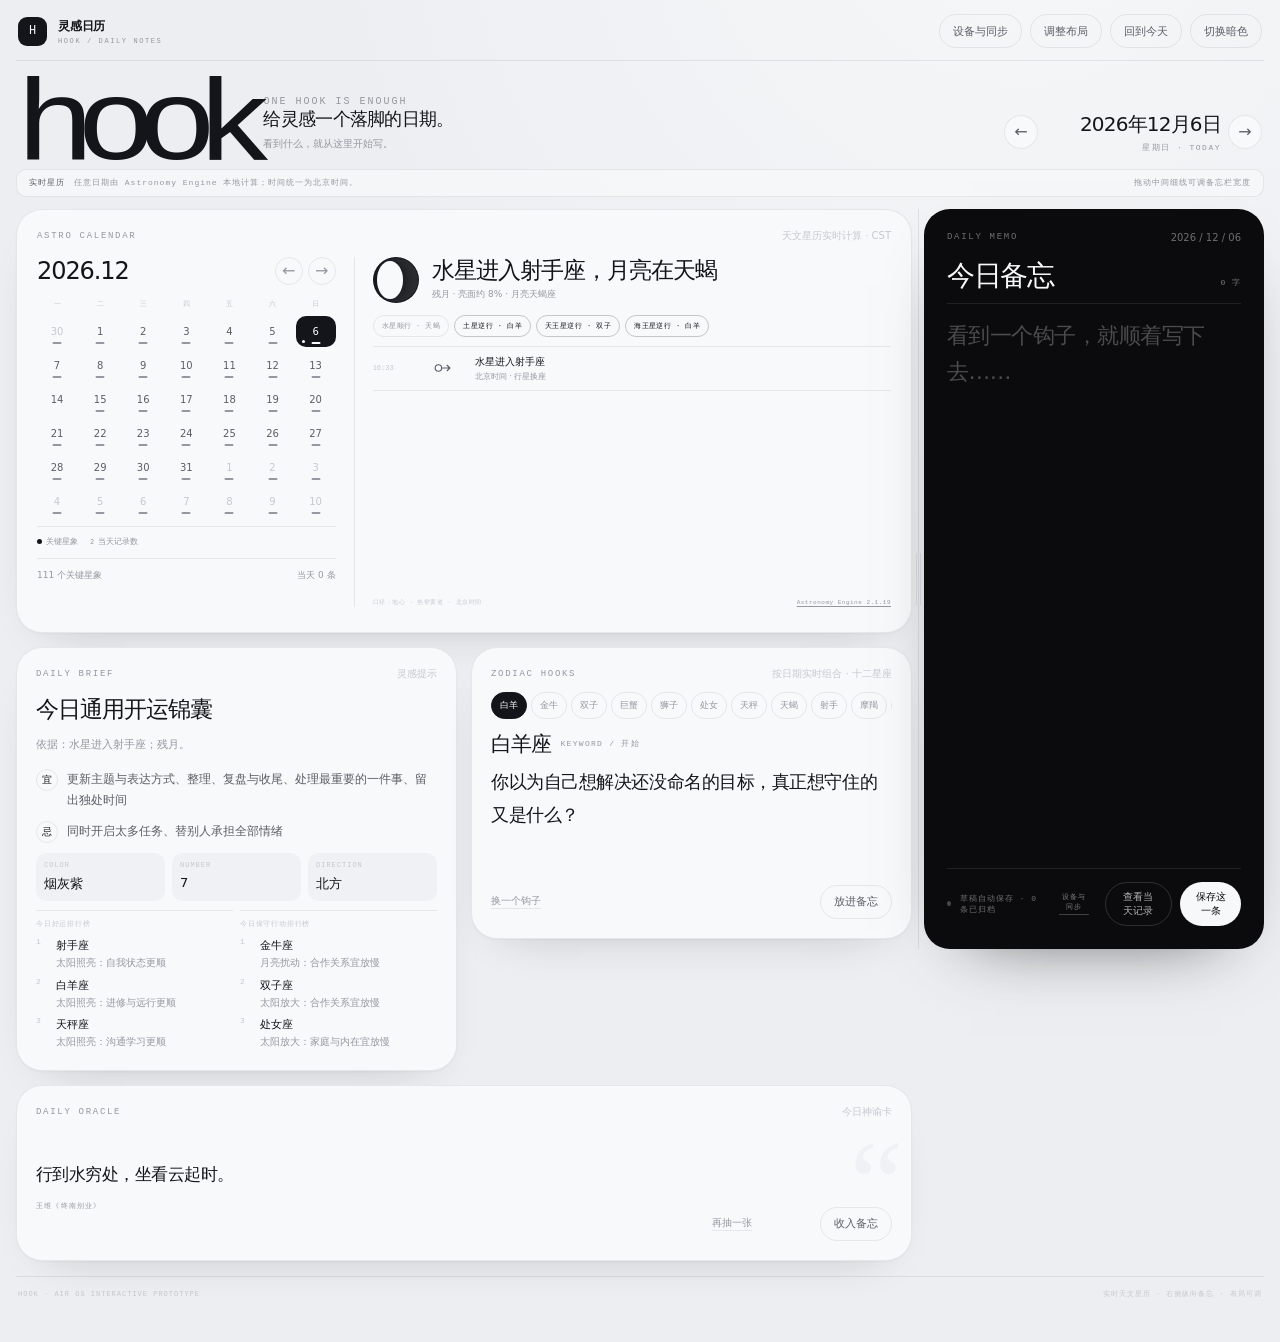
==== commit cec612f4: "Add touch layout editing and dynamic hooks" ====
--- a/hook/index.html
+++ b/hook/index.html
@@ -347,7 +347,7 @@
     @media (max-width: 620px) {
       .shell { width: min(calc(100% - 18px), 1480px); }
       .topbar { align-items: flex-start; }
-      .top-actions .quiet-button:first-child { display: none; }
+      .top-actions #layout-reset, .top-actions #today-button, .top-actions #theme-toggle { display: none; }
       .hero-lockup { display: block; }
       .wordmark { width: max-content; max-width: 100%; margin: 0 0 14px; font-size: 68px; }
       .hero-copy { padding-left: 2px; }
@@ -391,8 +391,9 @@
       align-items: start;
       gap: 0;
     }
-    .left-stack { min-width: 0; display: grid; gap: 14px; }
-    .support-grid { min-width: 0; display: grid; grid-template-columns: repeat(12, minmax(0, 1fr)); gap: 14px; }
+    .left-stack { min-width: 0; display: grid; grid-template-columns: repeat(12, minmax(0, 1fr)); gap: 14px; }
+    .support-grid { display: contents; }
+    .left-stack .astro-panel { grid-column: 1 / -1; }
     .support-grid .brief-panel { grid-column: span 6; }
     .support-grid .inspiration-panel { grid-column: span 6; }
     .support-grid .oracle-panel { grid-column: 1 / -1; }
@@ -402,6 +403,31 @@
     .widget-controls { display: none; align-items: center; gap: 4px; }
     body.layout-edit .widget-controls { display: flex; }
     body.layout-edit .widget { outline: 1px dashed color-mix(in srgb, var(--ink) 20%, transparent); outline-offset: -5px; }
+    body.layout-edit .widget .panel-head { cursor: grab; touch-action: none; -webkit-user-select: none; user-select: none; }
+    body.layout-edit .widget .panel-head > span:first-child::after { content: " · 按住拖动"; color: var(--ink-4); letter-spacing: .5px; }
+    body.layout-edit .memo-panel .panel-head > span:first-child::after { content: " · 位置固定"; }
+    body.layout-edit .support-grid .panel-meta > small { display: none; }
+    .widget.dragging { z-index: 8; opacity: .58; box-shadow: 0 26px 64px -34px rgba(20,21,26,.45); }
+    .widget.resizing { z-index: 7; outline-color: color-mix(in srgb, var(--ink) 48%, transparent); }
+    .resize-handle {
+      display: none;
+      position: absolute;
+      z-index: 9;
+      right: 10px;
+      bottom: 10px;
+      width: 26px;
+      height: 26px;
+      padding: 0;
+      border: 0;
+      border-right: 2px solid color-mix(in srgb, var(--ink) 42%, transparent);
+      border-bottom: 2px solid color-mix(in srgb, var(--ink) 42%, transparent);
+      border-radius: 0 0 7px 0;
+      background: transparent;
+      cursor: nwse-resize;
+      touch-action: none;
+    }
+    body.layout-edit .resize-handle { display: block; }
+    .memo-panel .resize-handle { right: auto; left: 10px; border-right: 0; border-left: 2px solid color-mix(in srgb, var(--core-ink) 34%, transparent); border-bottom-color: color-mix(in srgb, var(--core-ink) 34%, transparent); border-radius: 0 0 0 7px; cursor: nesw-resize; }
     .widget-controls button {
       min-width: 24px;
       height: 24px;
@@ -500,6 +526,8 @@
     .settings-form { display: grid; gap: 8px; margin-top: 14px; }
     .settings-form input { width: 100%; min-height: 40px; padding: 9px 12px; border: 1px solid var(--hair); border-radius: 12px; color: var(--ink); background: var(--inset); font-size: 11px; outline: 0; }
     .settings-form input:focus { border-color: color-mix(in srgb, var(--ink) 28%, transparent); }
+    .password-row { display: grid; gap: 6px; }
+    .account-hint { margin: 0; color: var(--muted); font-size: 10px; line-height: 1.65; }
     .settings-actions { display: flex; flex-wrap: wrap; gap: 8px; margin-top: 12px; }
     .settings-actions button { min-height: 35px; padding: 8px 13px; border: 1px solid var(--hair); border-radius: 999px; color: var(--ink-2); background: transparent; font-size: 10px; }
     .settings-actions button.primary { color: var(--surface); border-color: var(--ink); background: var(--ink); }
@@ -574,6 +602,7 @@
         <span><strong>灵感日历</strong><small>HOOK / DAILY NOTES</small></span>
       </div>
       <div class="top-actions">
+        <button class="quiet-button" id="open-device-top" type="button">设备与同步</button>
         <button class="quiet-button" id="layout-toggle" type="button" aria-pressed="false">调整布局</button>
         <button class="quiet-button" id="layout-reset" type="button">恢复默认</button>
         <button class="quiet-button" id="today-button" type="button">回到今天</button>
@@ -602,7 +631,7 @@
 
     <div class="demo-strip" role="note">
       <span><b>实时星历</b>　任意日期由 Astronomy Engine 本地计算；时间统一为北京时间。</span>
-      <span>拖动中间细线可调备忘栏宽度</span>
+      <span id="layout-hint">拖动中间细线可调备忘栏宽度</span>
     </div>
 
     <section class="dashboard" id="dashboard" aria-label="灵感工作台">
@@ -673,7 +702,7 @@
           <article class="panel inspiration-panel widget" id="hook-widget" data-widget="hook">
             <header class="panel-head">
               <span>Zodiac hooks</span>
-              <div class="panel-meta"><small>十二星座灵感卡</small><div class="widget-controls"><button type="button" data-height="hook" data-delta="-32">−</button><button type="button" data-height="hook" data-delta="32">＋</button><button type="button" data-span="hook" aria-label="切换灵感卡宽度">↔</button></div></div>
+              <div class="panel-meta"><small>按日期实时组合 · 十二星座</small><div class="widget-controls"><button type="button" data-height="hook" data-delta="-32">−</button><button type="button" data-height="hook" data-delta="32">＋</button><button type="button" data-span="hook" aria-label="切换灵感卡宽度">↔</button></div></div>
             </header>
             <div class="signs" id="signs" aria-label="选择星座"></div>
             <div><div class="hook-meta"><strong id="hook-sign"></strong><span id="hook-keyword"></span></div><p class="hook-copy" id="hook-copy"></p></div>
@@ -737,7 +766,12 @@
         <form class="settings-form" id="cloud-login-form">
           <label class="sr-only" for="cloud-email">同步账户邮箱</label>
           <input id="cloud-email" name="email" type="email" autocomplete="email" placeholder="输入用于同步的邮箱" required>
-          <div class="settings-actions"><button class="primary" id="send-login-link" type="submit">发送登录链接</button><button id="sync-now" type="button">立即同步</button><button id="cloud-sign-out" type="button">断开云端</button></div>
+          <div class="password-row">
+            <label class="sr-only" for="cloud-password">同步账户密码</label>
+            <input id="cloud-password" name="password" type="password" autocomplete="current-password" minlength="6" placeholder="输入同步密码（至少 6 位）" required>
+            <p class="account-hint">第一次使用请先注册。到邮箱点一次确认链接后，回到这里登录；以后无需再收邮件。</p>
+          </div>
+          <div class="settings-actions"><button class="primary" id="cloud-sign-in" type="submit">登录并同步</button><button id="cloud-sign-up" type="button">第一次使用，注册账户</button><button id="sync-now" type="button">立即同步</button><button id="cloud-sign-out" type="button">断开云端</button></div>
         </form>
       </section>
       <section class="settings-section">
@@ -764,18 +798,38 @@
     const reduceMotion = matchMedia('(prefers-reduced-motion: reduce)').matches;
 
     const signs = [
-      { name: '白羊座', short: '白羊', keyword: '开始', hooks: ['先别等所有条件成熟，今天只完成第一个动作。', '你真正缺少的可能不是勇气，而是一个明确的开始。', '有些答案不会想出来，只会在行动之后出现。'] },
-      { name: '金牛座', short: '金牛', keyword: '价值', hooks: ['别急着拥有更多，先看看什么已经足够。', '稳定不是停在原地，而是知道什么值得长期投入。', '今天适合重新给时间和注意力定价。'] },
-      { name: '双子座', short: '双子', keyword: '连接', hooks: ['一句没说完的话，可能正等着你换一种方式表达。', '信息很多的时候，真正重要的是你准备追问哪一个问题。', '今天的出口，可能藏在一次轻松的闲聊里。'] },
-      { name: '巨蟹座', short: '巨蟹', keyword: '安放', hooks: ['你想保护的，也许不是某个人，而是自己熟悉的感觉。', '先照顾好情绪，再决定要不要回应。', '有些安全感不是别人给的，是你允许自己慢下来。'] },
-      { name: '狮子座', short: '狮子', keyword: '表达', hooks: ['不要缩小自己，只为了让某个空间显得舒服。', '真正的自信，不需要每一次都被看见。', '今天适合把那个你一直不好意思承认的愿望说出来。'] },
-      { name: '处女座', short: '处女', keyword: '整理', hooks: ['不是所有细节都要修好，先处理最影响呼吸的那一个。', '你以为自己在追求完美，也可能只是在延迟交付。', '今天删掉一件多余的事，比增加计划更有效。'] },
-      { name: '天秤座', short: '天秤', keyword: '选择', hooks: ['迟迟没有决定，本身也在替你做决定。', '关系里的平衡，不是每个人都拿到一样多。', '今天先问自己想要什么，再考虑怎样让所有人满意。'] },
-      { name: '天蝎座', short: '天蝎', keyword: '转化', hooks: ['真正需要结束的，可能不是关系，而是你对它的某种期待。', '有些沉默不是退让，而是在重新掌握自己的力量。', '今天适合直视那个你一直绕开的真实动机。'] },
-      { name: '射手座', short: '射手', keyword: '远方', hooks: ['你想去的地方，也许先需要一种新的理解方式。', '自由不是没有承诺，而是选择自己愿意承担的方向。', '今天让一个陌生观点进入你的世界。'] },
-      { name: '摩羯座', short: '摩羯', keyword: '建造', hooks: ['真正可靠的进展，往往看起来并不激动人心。', '别只问什么时候成功，也问这条路是否值得长期走。', '今天完成一个小结构，未来会因此轻松很多。'] },
-      { name: '水瓶座', short: '水瓶', keyword: '更新', hooks: ['你不是非要融入，也可以重新定义这个群体。', '一个旧规则开始让你窒息时，也许正是更新它的时候。', '今天最有价值的想法，可能来自一次不合群。'] },
-      { name: '双鱼座', short: '双鱼', keyword: '感受', hooks: ['不是所有感受都需要解释，但它们都值得被听见。', '边界不会毁掉温柔，它让温柔可以持续。', '今天让想象力工作，但别忘了给它一个现实出口。'] }
+      { name: '白羊座', short: '白羊', keyword: '开始', topics: ['刚冒头的念头', '拖了很久的第一步', '不敢承认的冲动', '想立刻改变的事', '被压住的竞争心', '还没命名的目标'], moves: ['先做一个五分钟版本', '把第一步缩小一半', '直接说出真正想要的', '今天只推进一个动作', '把犹豫写成一句问题', '允许自己先试再改'] },
+      { name: '金牛座', short: '金牛', keyword: '价值', topics: ['真正舍不得放下的东西', '时间花在哪里', '身体正在提醒的事', '安全感的价格', '已经足够的部分', '值得长期投入的人与事'], moves: ['删掉一项多余消耗', '给重要的事留出整块时间', '先照顾身体的节奏', '重新给注意力定价', '选一个可以长期坚持的版本', '把拥有改写成珍惜'] },
+      { name: '双子座', short: '双子', keyword: '连接', topics: ['一句没说完的话', '最近反复出现的消息', '最想追问的问题', '两种相反的说法', '一次偶然的闲聊', '被忽略的小线索'], moves: ['换一种说法再讲一次', '只追问最关键的那个词', '把两个线索连起来', '先听完再下结论', '记录三个突然想到的标题', '找一个人交换看法'] },
+      { name: '巨蟹座', short: '巨蟹', keyword: '安放', topics: ['熟悉却不再舒服的地方', '想保护的人或事', '没有被照顾的情绪', '家的真正含义', '过去留下的反应', '需要一点距离的关系'], moves: ['先让情绪落地再回应', '为自己留一块安静空间', '说清楚需要什么照顾', '分开过去和现在', '把边界说得温和而明确', '做一件让身体放松的小事'] },
+      { name: '狮子座', short: '狮子', keyword: '表达', topics: ['一直不好意思承认的愿望', '渴望被看见的部分', '真正想呈现的作品', '害怕丢脸的瞬间', '不需要掌声的自信', '愿意站出来承担的事'], moves: ['把愿望写成一句直白的话', '先为自己完成它', '删掉讨好别人的那一段', '允许作品保留一点锋芒', '把注意力从评价拉回表达', '用自己的名字做一次选择'] },
+      { name: '处女座', short: '处女', keyword: '整理', topics: ['最影响呼吸的那个细节', '一直没有交付的东西', '被计划塞满的一天', '身体发出的微小信号', '重复却低效的步骤', '真正需要修正的问题'], moves: ['先完成再慢慢变好', '删掉一个不必要的步骤', '只校对最关键的部分', '把大任务切成今天的一格', '留下可复用的简单流程', '停止替所有人收拾残局'] },
+      { name: '天秤座', short: '天秤', keyword: '选择', topics: ['迟迟没有做出的决定', '关系里失去的平衡', '为了和气吞下的话', '自己的真正偏好', '双方都在等待的答案', '表面公平背后的差别'], moves: ['先写下自己的选择', '把公平改成彼此都能承受', '清楚说出一个不愿意', '停止替所有人满意', '给决定设一个时间点', '把关系里的交换摆到桌面上'] },
+      { name: '天蝎座', short: '天蝎', keyword: '转化', topics: ['一直绕开的真实动机', '不肯结束的期待', '沉默里藏着的力量', '不想让人知道的脆弱', '已经失效的控制方式', '关系中真正的交换'], moves: ['把最怕失去的写下来', '结束一种旧的应对方式', '先承认再决定怎么做', '收回过度交出去的力量', '为秘密找到安全出口', '把怀疑变成一个可以核对的问题'] },
+      { name: '射手座', short: '射手', keyword: '远方', topics: ['突然想去的地方', '正在松动的旧观点', '想学习的新东西', '自由真正要付的代价', '被日常挡住的远景', '一个陌生人的看法'], moves: ['先走一小段未知的路', '用新问题重看旧答案', '把远方变成一个具体日期', '允许观点被事实修改', '选一件值得承担的冒险', '为好奇心留出半小时'] },
+      { name: '摩羯座', short: '摩羯', keyword: '建造', topics: ['看起来不激动的小进展', '真正想长期完成的事', '责任与野心的边界', '可以复用的结构', '拖延已久的承诺', '成功之后仍想保留的生活'], moves: ['完成一个最小结构', '把目标拆到下一周', '先守住稳定再加速度', '重新分配责任', '建立一个能重复的动作', '检查这条路是否仍然值得'] },
+      { name: '水瓶座', short: '水瓶', keyword: '更新', topics: ['让人窒息的旧规则', '一次不合群的想法', '群体里没有人提的问题', '未来生活的小样本', '需要重新命名的关系', '与众不同却有效的方法'], moves: ['写出一条新的规则', '把怪想法做成小实验', '先问为什么必须这样', '找到愿意一起测试的人', '保留差异而不是解释自己', '从系统而不是个人找原因'] },
+      { name: '双鱼座', short: '双鱼', keyword: '感受', topics: ['说不清却一直存在的感受', '最近反复出现的梦或画面', '同情与过度承担的边界', '想象力需要的出口', '被环境放大的情绪', '温柔里缺少的保护'], moves: ['先写画面而不是解释', '把感受和事实分开', '给想象做一个现实出口', '说清楚什么不是自己的责任', '安静十分钟再做决定', '为敏感设置一道柔软边界'] }
+    ];
+    const hookFrames = [
+      ({ topic, move }) => `今天可以从“${topic}”开始写：如果不等别人许可，你会怎么做？${move}。`,
+      ({ topic }) => `真正卡住你的，也许不是${topic}本身，而是你还没决定先放下什么。`,
+      ({ topic, move }) => `如果${topic}会说话，它今天最想提醒你什么？写完第一句，再${move}。`,
+      ({ sky, topic }) => `今天的星象背景是“${sky}”。先不解释它，只写它让你想到的${topic}。`,
+      ({ topic }) => `关于${topic}，你一直在回答哪个错误的问题？`,
+      ({ move }) => `有些答案不会在脑子里出现。今天换一种方法：${move}。`,
+      ({ topic, move }) => `把${topic}缩小到今天能完成的程度，然后${move}。`,
+      ({ topic }) => `如果不需要证明自己，你会怎样重新处理${topic}？`,
+      ({ sky, move }) => `“${sky}”可以只是一个钩子。顺着它写三行，然后${move}。`,
+      ({ topic }) => `你以为自己想解决${topic}，真正想守住的又是什么？`,
+      ({ topic, move }) => `今天不急着得出结论。围绕${topic}写下两个相反答案，再${move}。`,
+      ({ topic }) => `如果把${topic}看成一封还没读完的信，下一句会是什么？`,
+      ({ move }) => `先别追求完整。给今天留一个能继续往下写的缺口：${move}。`,
+      ({ topic }) => `哪一部分的${topic}属于今天，哪一部分其实来自过去？`,
+      ({ topic, move }) => `围绕${topic}，删掉一句“我应该”，再${move}。`,
+      ({ sky, topic }) => `从“${sky}”出发，为${topic}写一个你平常不会用的标题。`,
+      ({ topic }) => `如果明天回看${topic}，你希望今天的自己至少诚实承认什么？`,
+      ({ topic, move }) => `不要一次写完${topic}。只找到最有力的第一句，然后${move}。`
     ];
 
     const briefPool = [
@@ -786,8 +840,12 @@
       { title: '允许答案晚一点出现。', summary: '不确定并不代表没有方向。有些内容需要先放在心里发酵，才会长出准确的语言。' }
     ];
 
-    const LAYOUT_KEY = 'hook-air-os-layout-v2';
-    const defaultLayout = { memoWidth: 460, memoHeight: 740, astroHeight: 424, briefHeight: 424, hookHeight: 292, oracleHeight: 176, full: { brief: false, hook: false, oracle: true } };
+    const LAYOUT_KEY = 'hook-air-os-layout-v3';
+    const defaultLayout = {
+      memoWidth: 460, memoHeight: 740, astroHeight: 424, briefHeight: 424, hookHeight: 292, oracleHeight: 176,
+      spans: { astro: 12, brief: 6, hook: 6, oracle: 12 },
+      order: { astro: 0, brief: 1, hook: 2, oracle: 3 }
+    };
 
     const colors = ['象牙白', '雾霾蓝', '松石绿', '琥珀金', '石榴红', '烟灰紫', '苔藓绿', '午夜蓝', '杏仁色', '珊瑚橙'];
     const directions = ['东方', '东南', '南方', '西南', '西方', '西北', '北方', '东北'];
@@ -840,7 +898,8 @@
         return {
           ...defaultLayout,
           ...saved,
-          full: { ...defaultLayout.full, ...(saved.full || {}) }
+          spans: { ...defaultLayout.spans, ...(saved.spans || {}) },
+          order: { ...defaultLayout.order, ...(saved.order || {}) }
         };
       } catch { return structuredClone(defaultLayout); }
     }
@@ -859,10 +918,132 @@
       el('hook-widget').style.setProperty('--hook-h', `${layout.hookHeight}px`);
       el('oracle-panel').style.setProperty('--oracle-h', `${layout.oracleHeight}px`);
       el('memo-widget').style.setProperty('--memo-h', `${layout.memoHeight}px`);
-      for (const name of ['brief', 'hook', 'oracle']) {
+      for (const name of ['astro', 'brief', 'hook', 'oracle']) {
         const id = name === 'oracle' ? 'oracle-panel' : `${name}-widget`;
-        el(id).classList.toggle('full', Boolean(layout.full[name]));
+        const widget = el(id);
+        const span = Math.max(4, Math.min(12, Number(layout.spans[name] || defaultLayout.spans[name])));
+        widget.style.gridColumn = window.innerWidth <= 680 ? '1 / -1' : `span ${span}`;
+        widget.style.order = String(Number(layout.order[name] ?? defaultLayout.order[name]));
+        widget.classList.toggle('full', span === 12);
       }
+    }
+
+    function widgetName(widget) { return widget?.dataset.widget || ''; }
+    function heightKey(name) { return `${name}Height`; }
+    function resizeBounds(name) {
+      return {
+        astro: [360, 720], brief: [240, 680], hook: [220, 620], oracle: [150, 480], memo: [520, 1080]
+      }[name];
+    }
+    function clamp(value, minimum, maximum) { return Math.max(minimum, Math.min(maximum, value)); }
+
+    function installLayoutHandles() {
+      document.querySelectorAll('.widget').forEach(widget => {
+        if (widget.querySelector('.resize-handle')) return;
+        const handle = document.createElement('button');
+        handle.type = 'button';
+        handle.className = 'resize-handle';
+        handle.setAttribute('aria-label', `拖动调整${widgetName(widget) === 'memo' ? '备忘录' : '组件'}大小`);
+        handle.innerHTML = '<span class="sr-only">拖动调整大小</span>';
+        widget.append(handle);
+      });
+    }
+
+    function beginResize(event) {
+      const handle = event.target.closest('.resize-handle');
+      if (!handle || !document.body.classList.contains('layout-edit')) return;
+      const widget = handle.closest('.widget');
+      const name = widgetName(widget);
+      const bounds = resizeBounds(name);
+      if (!bounds) return;
+      event.preventDefault();
+      event.stopPropagation();
+      const startX = event.clientX;
+      const startY = event.clientY;
+      const startHeight = Number(layout[heightKey(name)]);
+      const startWidth = Number(layout.memoWidth);
+      const startSpan = Number(layout.spans[name] || 12);
+      widget.classList.add('resizing');
+      handle.setPointerCapture(event.pointerId);
+      const move = moveEvent => {
+        layout[heightKey(name)] = clamp(startHeight + moveEvent.clientY - startY, bounds[0], bounds[1]);
+        if (name === 'memo' && window.innerWidth > 900) {
+          layout.memoWidth = clamp(startWidth - (moveEvent.clientX - startX), 340, window.innerWidth * .56);
+        } else if (name !== 'memo' && window.innerWidth > 680) {
+          const boardWidth = el('astro-widget').parentElement.getBoundingClientRect().width;
+          const columnWidth = Math.max(1, boardWidth / 12);
+          layout.spans[name] = clamp(startSpan + Math.round((moveEvent.clientX - startX) / columnWidth), 4, 12);
+        }
+        applyLayout();
+      };
+      const finish = finishEvent => {
+        if (handle.hasPointerCapture(finishEvent.pointerId)) handle.releasePointerCapture(finishEvent.pointerId);
+        widget.classList.remove('resizing');
+        handle.removeEventListener('pointermove', move);
+        handle.removeEventListener('pointerup', finish);
+        handle.removeEventListener('pointercancel', finish);
+        persistLayout();
+        showToast('组件大小已经保存');
+      };
+      handle.addEventListener('pointermove', move);
+      handle.addEventListener('pointerup', finish);
+      handle.addEventListener('pointercancel', finish);
+    }
+
+    function beginWidgetHold(event) {
+      if (!document.body.classList.contains('layout-edit') || event.target.closest('button, input, textarea, a')) return;
+      const header = event.target.closest('.widget .panel-head');
+      const widget = header?.closest('.widget');
+      const name = widgetName(widget);
+      if (!header || !widget || name === 'memo') return;
+      const startX = event.clientX;
+      const startY = event.clientY;
+      let active = false;
+      let cancelled = false;
+      header.setPointerCapture(event.pointerId);
+      const activate = () => {
+        if (cancelled) return;
+        active = true;
+        widget.classList.add('dragging');
+      };
+      const holdTimer = setTimeout(activate, event.pointerType === 'mouse' ? 80 : 280);
+      const move = moveEvent => {
+        const distance = Math.hypot(moveEvent.clientX - startX, moveEvent.clientY - startY);
+        if (!active && distance > 10) {
+          cancelled = true;
+          clearTimeout(holdTimer);
+          return;
+        }
+        if (!active) return;
+        moveEvent.preventDefault();
+        const target = [...document.querySelectorAll('.left-stack .widget')].find(candidate => {
+          if (candidate === widget) return false;
+          const rect = candidate.getBoundingClientRect();
+          return moveEvent.clientX >= rect.left && moveEvent.clientX <= rect.right && moveEvent.clientY >= rect.top && moveEvent.clientY <= rect.bottom;
+        });
+        if (!target) return;
+        const targetName = widgetName(target);
+        const oldOrder = layout.order[name];
+        layout.order[name] = layout.order[targetName];
+        layout.order[targetName] = oldOrder;
+        applyLayout();
+      };
+      const finish = finishEvent => {
+        cancelled = true;
+        clearTimeout(holdTimer);
+        if (header.hasPointerCapture(finishEvent.pointerId)) header.releasePointerCapture(finishEvent.pointerId);
+        header.removeEventListener('pointermove', move);
+        header.removeEventListener('pointerup', finish);
+        header.removeEventListener('pointercancel', finish);
+        if (active) {
+          widget.classList.remove('dragging');
+          persistLayout();
+          showToast('组件位置已经保存');
+        }
+      };
+      header.addEventListener('pointermove', move);
+      header.addEventListener('pointerup', finish);
+      header.addEventListener('pointercancel', finish);
     }
 
     function persistStore() {
@@ -936,18 +1117,50 @@
       return cloudSession;
     }
 
-    async function sendMagicLink(email) {
+    function acceptCloudSession(data, email) {
+      const claims = decodeJwt(data.access_token);
+      cloudSession = {
+        access_token: data.access_token,
+        refresh_token: data.refresh_token,
+        expires_at: Math.floor(Date.now() / 1000) + Number(data.expires_in || 3600),
+        user: data.user || { id: claims.sub, email: claims.email || email }
+      };
+      persistCloudSession();
+      updateCloudUi();
+    }
+
+    async function signInWithPassword(email, password) {
+      if (!cloudReady) throw new Error('云端项目尚未配置');
+      const response = await fetch(`${cloudConfig.supabaseUrl}/auth/v1/token?grant_type=password`, {
+        method: 'POST',
+        headers: cloudHeaders(cloudConfig.supabasePublishableKey),
+        body: JSON.stringify({ email, password })
+      });
+      const data = await response.json().catch(() => ({}));
+      if (!response.ok || !data.access_token || !data.refresh_token) {
+        throw new Error(data.msg || data.message || '邮箱或密码不正确；首次使用请先注册并确认邮箱');
+      }
+      acceptCloudSession(data, email);
+      await syncAll();
+    }
+
+    async function signUpWithPassword(email, password) {
       if (!cloudReady) throw new Error('云端项目尚未配置');
       const redirectTo = `${location.origin}${location.pathname}`;
-      const response = await fetch(`${cloudConfig.supabaseUrl}/auth/v1/otp?redirect_to=${encodeURIComponent(redirectTo)}`, {
+      const response = await fetch(`${cloudConfig.supabaseUrl}/auth/v1/signup?redirect_to=${encodeURIComponent(redirectTo)}`, {
         method: 'POST',
         headers: cloudHeaders(cloudConfig.supabasePublishableKey),
-        body: JSON.stringify({ email, create_user: true })
+        body: JSON.stringify({ email, password })
       });
-      if (!response.ok) {
-        const detail = await response.json().catch(() => ({}));
-        throw new Error(detail.msg || detail.message || '登录链接发送失败');
+      const data = await response.json().catch(() => ({}));
+      if (!response.ok) throw new Error(data.msg || data.message || '注册暂时失败');
+      if (Array.isArray(data.user?.identities) && data.user.identities.length === 0) return 'exists';
+      if (data.access_token && data.refresh_token) {
+        acceptCloudSession(data, email);
+        await syncAll();
+        return 'ready';
       }
+      return 'confirm';
     }
 
     function localRecord(key) {
@@ -1037,14 +1250,16 @@
       const connected = Boolean(cloudReady && cloudSession);
       el('cloud-login-form').classList.toggle('connected', connected);
       el('cloud-email').disabled = connected || !cloudReady;
-      el('send-login-link').disabled = connected || !cloudReady;
+      el('cloud-password').disabled = connected || !cloudReady;
+      el('cloud-sign-in').disabled = connected || !cloudReady;
+      el('cloud-sign-up').disabled = connected || !cloudReady;
       el('sync-now').disabled = !connected || !navigator.onLine;
       el('cloud-sign-out').disabled = !connected;
       el('cloud-description').textContent = !cloudReady
         ? '同步结构已经准备好。部署时填入个人 Supabase 项目的 Project URL 与 Publishable Key 后即可连接；管理员密钥不会进入网页。'
         : connected
           ? `${cloudSession.user?.email || '个人账户'} 已连接。采用最后修改时间合并，每次输入仍先保存在本机。`
-          : '输入邮箱后会收到一次性登录链接。登录后，每个日期的草稿与归档记录会在设备之间同步。';
+          : '使用邮箱和密码连接个人账户后，每个日期的草稿与归档记录会在设备之间同步。';
       setCloudStatus(connected ? (navigator.onLine ? 'pending' : 'offline') : 'local');
     }
 
@@ -1166,8 +1381,19 @@
 
     function currentHook() {
       const sign = signs[selectedSign];
-      const index = (hash(dateKey(selectedDate) + selectedSign) + hookOffset) % sign.hooks.length;
-      return { sign, text: sign.hooks[index] };
+      const key = dateKey(selectedDate);
+      const day = HookAstro.calculateDay(key);
+      const base = hash(`${key}|${selectedSign}|hook`);
+      const frame = hookFrames[(base + hookOffset) % hookFrames.length];
+      const topic = sign.topics[(Math.floor(base / 7) + hookOffset * 5) % sign.topics.length];
+      const move = sign.moves[(Math.floor(base / 17) + hookOffset * 7) % sign.moves.length];
+      const skyCues = [
+        ...day.events.slice(0, 3).map(event => event.title),
+        `${day.phase.name}，月亮在${day.phase.moonSign}`,
+        day.title
+      ].filter(Boolean);
+      const sky = skyCues[(Math.floor(base / 29) + hookOffset * 3) % skyCues.length];
+      return { sign, text: frame({ topic, move, sky, keyword: sign.keyword }) };
     }
 
     function renderHook() {
@@ -1335,6 +1561,7 @@
     el('open-archive').addEventListener('click', openArchive);
     el('close-archive').addEventListener('click', closeArchive);
     el('open-device').addEventListener('click', openDevice);
+    el('open-device-top').addEventListener('click', openDevice);
     el('close-device').addEventListener('click', closeDevice);
     el('drawer-backdrop').addEventListener('click', () => { closeArchive(false); closeDevice(false); });
     document.addEventListener('keydown', event => {
@@ -1346,14 +1573,33 @@
     el('cloud-login-form').addEventListener('submit', async event => {
       event.preventDefault();
       const email = el('cloud-email').value.trim();
-      if (!email) return;
-      el('send-login-link').disabled = true;
+      const password = el('cloud-password').value;
+      if (!email || password.length < 6) return showToast('请输入邮箱和至少 6 位密码');
+      el('cloud-sign-in').disabled = true;
       try {
-        await sendMagicLink(email);
-        showToast('登录链接已经发到邮箱');
-        el('cloud-description').textContent = '请在这台设备上打开邮件里的登录链接。返回后会自动开始第一次同步。';
-      } catch (error) { showToast(error.message || '登录链接发送失败'); }
+        await signInWithPassword(email, password);
+        showToast('云端已经连接并完成第一次同步');
+      } catch (error) { showToast(error.message || '登录失败'); }
       finally { updateCloudUi(); }
+    });
+    el('cloud-sign-up').addEventListener('click', async () => {
+      const email = el('cloud-email').value.trim();
+      const password = el('cloud-password').value;
+      if (!email || password.length < 6) return showToast('请输入邮箱和至少 6 位密码');
+      el('cloud-sign-up').disabled = true;
+      try {
+        const state = await signUpWithPassword(email, password);
+        updateCloudUi();
+        if (state === 'ready') showToast('账户已创建，云端同步已经连接');
+        else if (state === 'exists') showToast('这个邮箱已注册，请直接点“登录并同步”');
+        else {
+          showToast('确认邮件已发送，请点邮件链接后回到这里登录');
+          el('cloud-description').textContent = '确认邮件已经发出。点一次邮件里的确认链接，再回到应用点“登录并同步”。';
+        }
+      } catch (error) {
+        updateCloudUi();
+        showToast(error.message || '注册失败');
+      }
     });
     el('sync-now').addEventListener('click', () => syncAll());
     el('cloud-sign-out').addEventListener('click', async () => {
@@ -1407,17 +1653,21 @@
       const spanButton = event.target.closest('[data-span]');
       if (spanButton) {
         const target = spanButton.dataset.span;
-        layout.full[target] = !layout.full[target];
+        layout.spans[target] = layout.spans[target] === 12 ? 6 : 12;
         applyLayout();
         persistLayout();
       }
     });
 
+    document.addEventListener('pointerdown', beginResize);
+    document.addEventListener('pointerdown', beginWidgetHold);
+
     el('layout-toggle').addEventListener('click', () => {
       const editing = document.body.classList.toggle('layout-edit');
       el('layout-toggle').setAttribute('aria-pressed', String(editing));
       el('layout-toggle').textContent = editing ? '完成调整' : '调整布局';
-      if (editing) showToast('可调整各组件高度与宽度');
+      el('layout-hint').textContent = editing ? '长按组件标题移动 · 拖右下角调整大小' : '拖动中间细线可调备忘栏宽度';
+      if (editing) showToast('长按标题移动，拖右下角调整大小');
     });
 
     el('layout-reset').addEventListener('click', () => {
@@ -1480,8 +1730,15 @@
     updateCloudUi();
     updateInstallUi();
     if ('serviceWorker' in navigator && ['http:', 'https:'].includes(location.protocol)) {
-      navigator.serviceWorker.register('./sw.js').catch(() => {});
-    }
+      let refreshing = false;
+      navigator.serviceWorker.addEventListener('controllerchange', () => {
+        if (refreshing) return;
+        refreshing = true;
+        location.reload();
+      });
+      navigator.serviceWorker.register('./sw.js').then(registration => registration.update()).catch(() => {});
+    }
+    installLayoutHandles();
     applyLayout();
     renderAll();
     if (signedInFromLink || (cloudSession && navigator.onLine)) syncAll({ silent: true });
